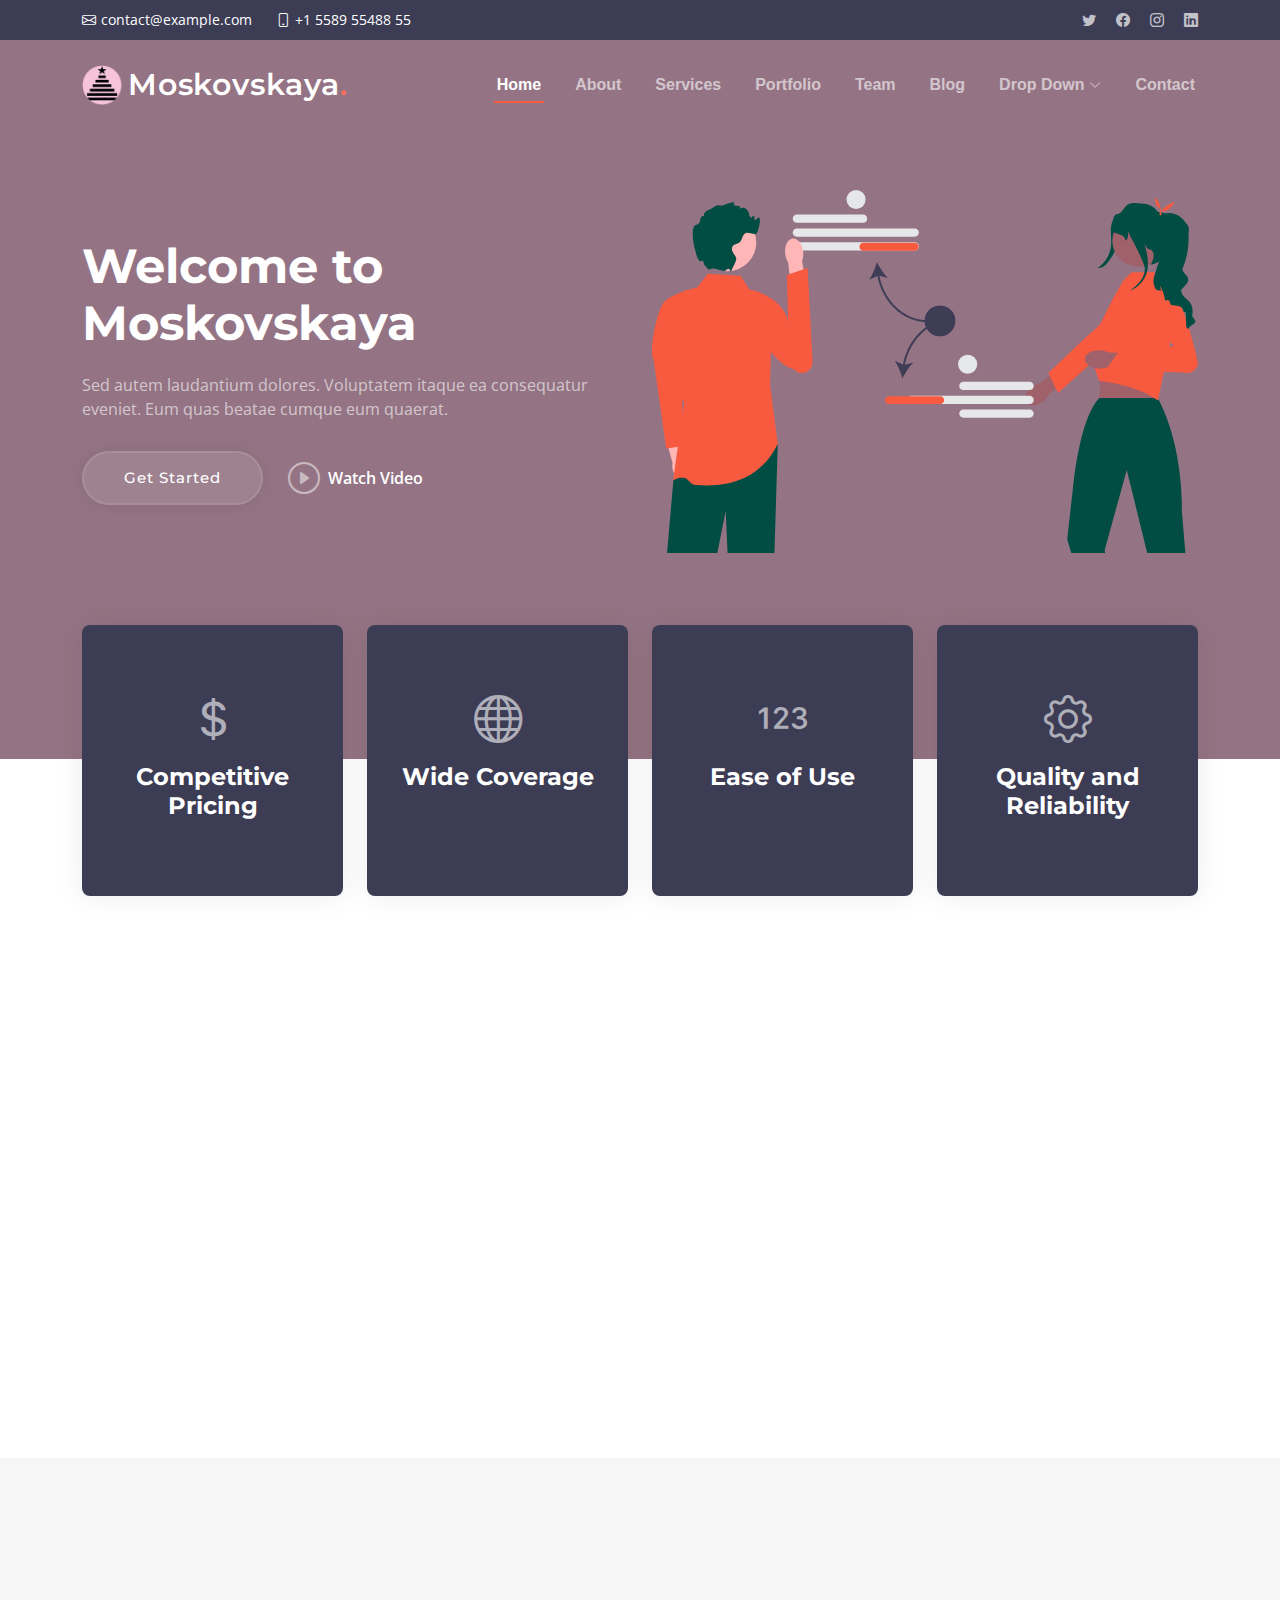
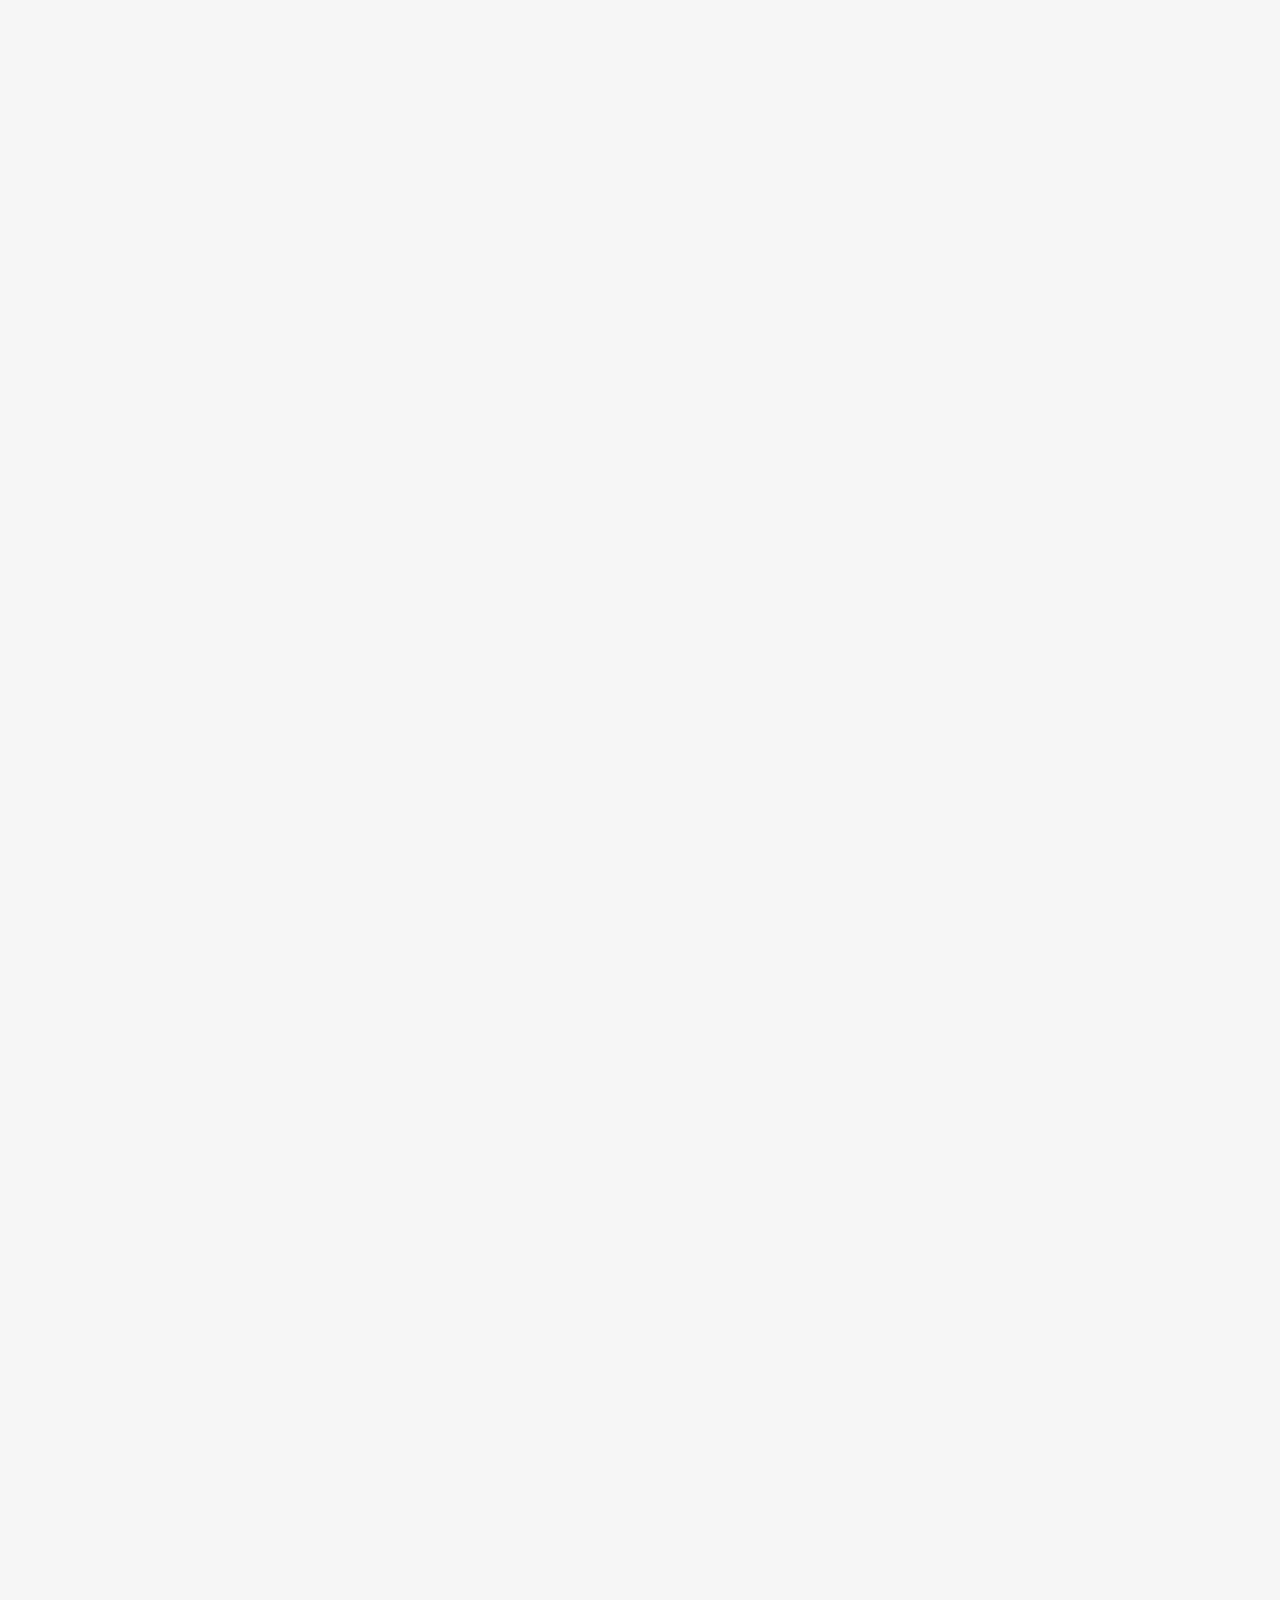
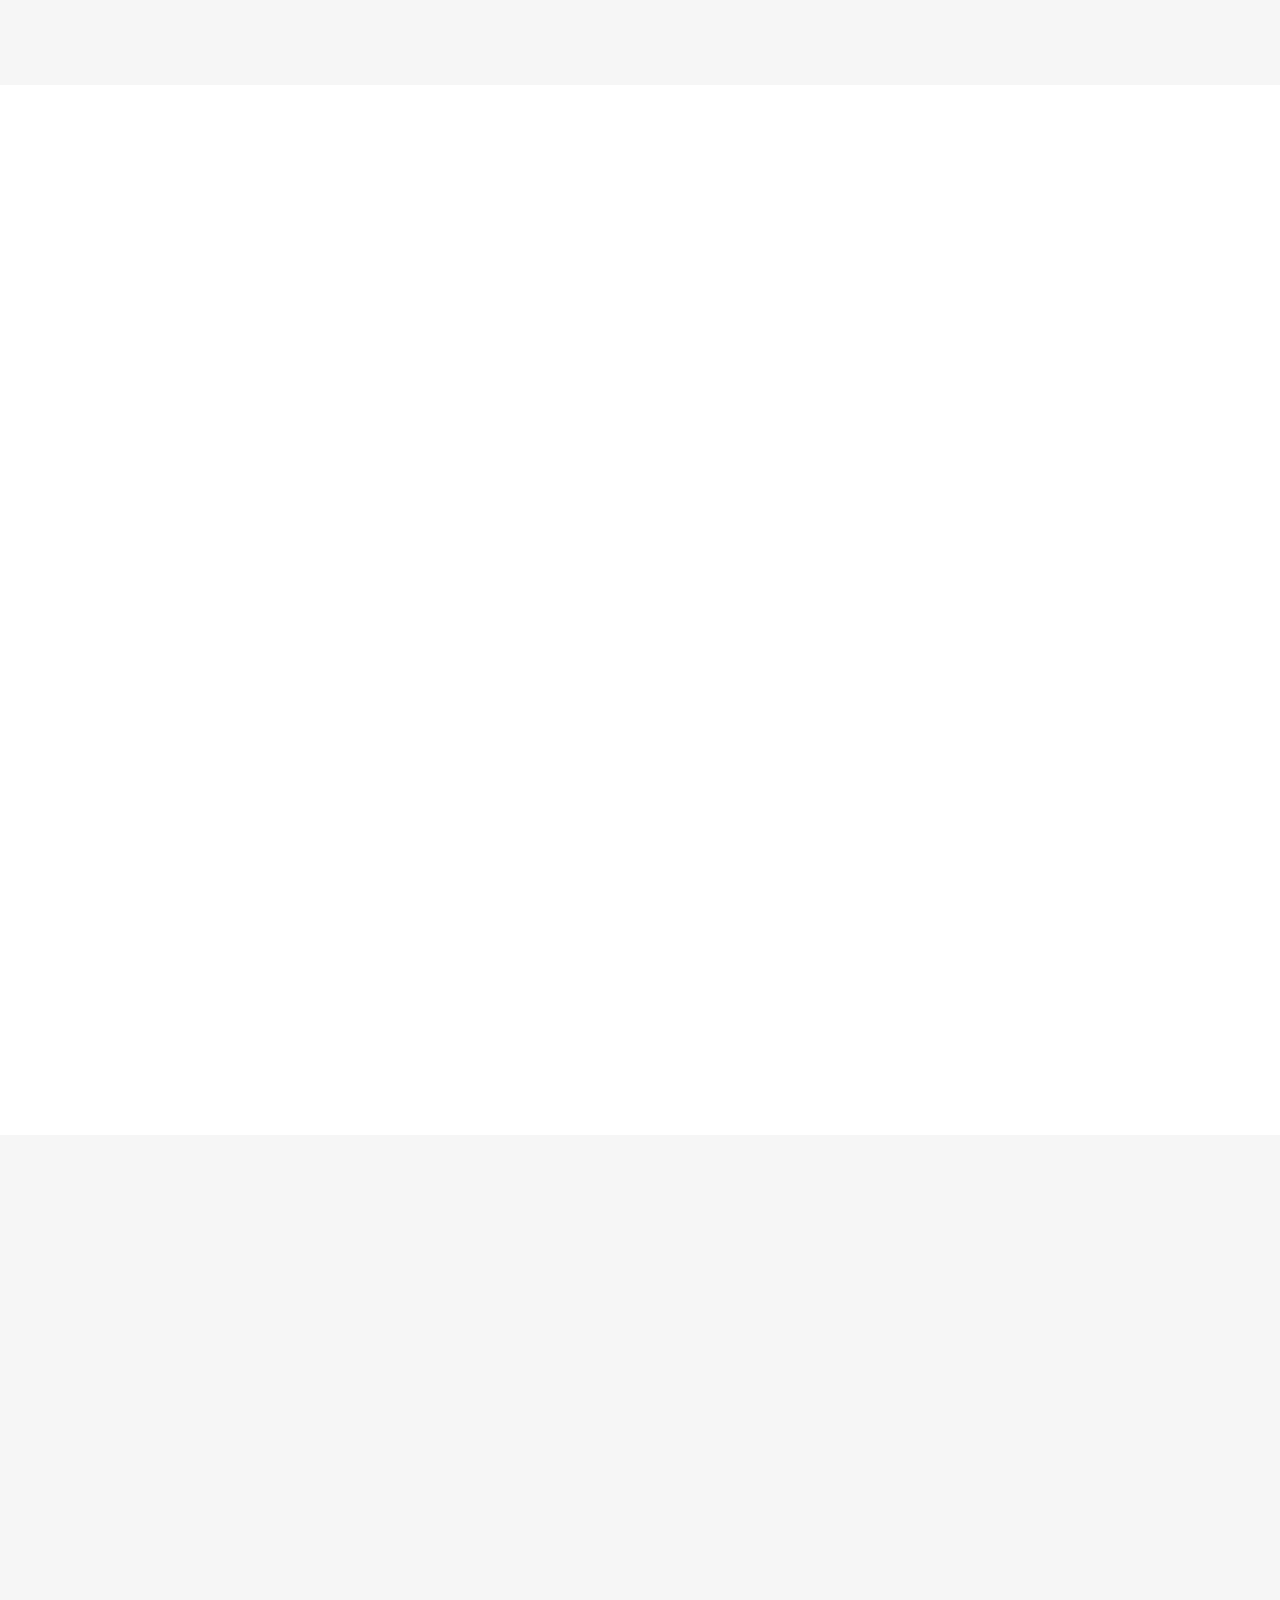
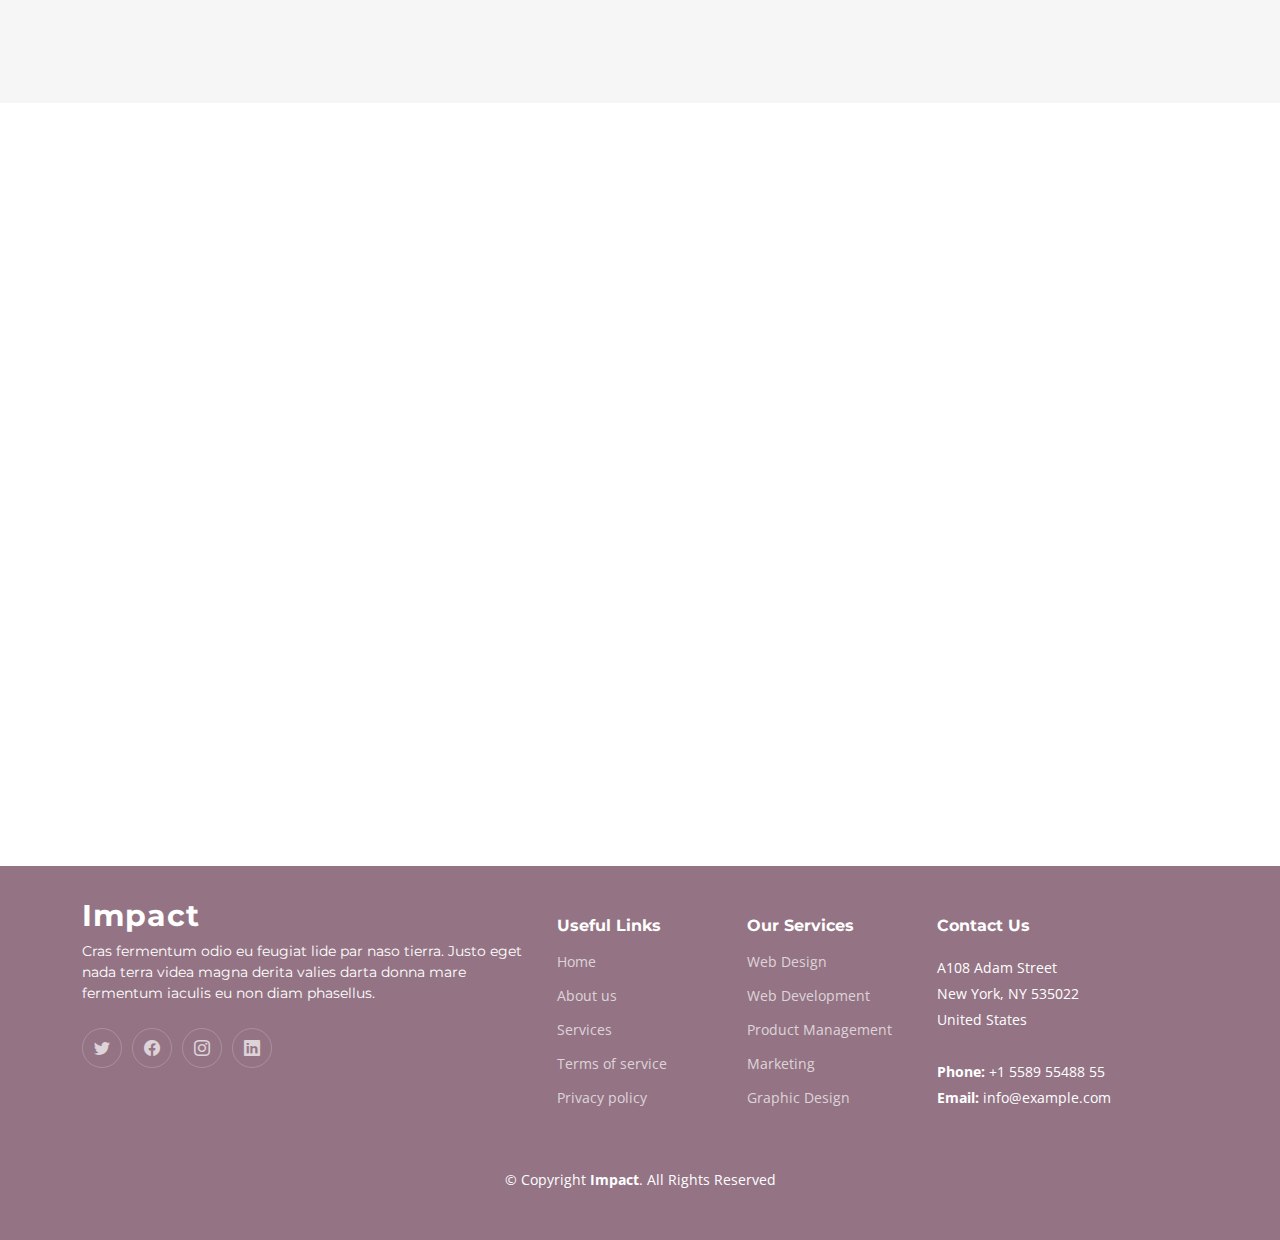
==== index.html @ 0578e07d "playing with removing boxes from hero" ====
<!DOCTYPE html>
<html lang="en">

<head>
  <meta charset="utf-8">
  <meta content="width=device-width, initial-scale=1.0" name="viewport">

  <title>Impact Bootstrap Template - Index</title>
  <meta content="" name="description">
  <meta content="" name="keywords">

  <!-- Favicons -->
  <link href="assets/img/favicon.png" rel="icon">
  <link href="assets/img/apple-touch-icon.png" rel="apple-touch-icon">

  <!-- Google Fonts -->
  <link rel="preconnect" href="https://fonts.googleapis.com">
  <link rel="preconnect" href="https://fonts.gstatic.com" crossorigin>
  <link href="https://fonts.googleapis.com/css2?family=Open+Sans:ital,wght@0,300;0,400;0,500;0,600;0,700;1,300;1,400;1,600;1,700&family=Montserrat:ital,wght@0,300;0,400;0,500;0,600;0,700;1,300;1,400;1,500;1,600;1,700&family=Raleway:ital,wght@0,300;0,400;0,500;0,600;0,700;1,300;1,400;1,500;1,600;1,700&display=swap" rel="stylesheet">

  <!-- Vendor CSS Files -->
  <link href="assets/vendor/bootstrap/css/bootstrap.min.css" rel="stylesheet">
  <link href="assets/vendor/bootstrap-icons/bootstrap-icons.css" rel="stylesheet">
  <link href="assets/vendor/aos/aos.css" rel="stylesheet">
  <link href="assets/vendor/glightbox/css/glightbox.min.css" rel="stylesheet">
  <link href="assets/vendor/swiper/swiper-bundle.min.css" rel="stylesheet">

  <!-- Template Main CSS File -->
  <link href="assets/css/main.css" rel="stylesheet">

  <!-- =======================================================
  * Template Name: Impact
  * Updated: Sep 18 2023 with Bootstrap v5.3.2
  * Template URL: https://bootstrapmade.com/impact-bootstrap-business-website-template/
  * Author: BootstrapMade.com
  * License: https://bootstrapmade.com/license/
  ======================================================== -->
</head>

<body>

  <!-- ======= Header ======= -->
  <section id="topbar" class="topbar d-flex align-items-center">
    <div class="container d-flex justify-content-center justify-content-md-between">
      <div class="contact-info d-flex align-items-center">
        <i class="bi bi-envelope d-flex align-items-center"><a href="mailto:contact@example.com">contact@example.com</a></i>
        <i class="bi bi-phone d-flex align-items-center ms-4"><span>+1 5589 55488 55</span></i>
      </div>
      <div class="social-links d-none d-md-flex align-items-center">
        <a href="#" class="twitter"><i class="bi bi-twitter"></i></a>
        <a href="#" class="facebook"><i class="bi bi-facebook"></i></a>
        <a href="#" class="instagram"><i class="bi bi-instagram"></i></a>
        <a href="#" class="linkedin"><i class="bi bi-linkedin"></i></i></a>
      </div>
    </div>
  </section><!-- End Top Bar -->

  <header id="header" class="header d-flex align-items-center">

    <div class="container-fluid container-xl d-flex align-items-center justify-content-between">
      <a href="index.html" class="logo d-flex align-items-center">
        <!-- Uncomment the line below if you also wish to use an image logo -->
        <img src="assets/img/logo.png" alt="">
        <h1>Moskovskaya<span>.</span></h1>
      </a>
      <nav id="navbar" class="navbar">
        <ul>
          <li><a href="#hero">Home</a></li>
          <li><a href="#about">About</a></li>
          <li><a href="#services">Services</a></li>
          <li><a href="#portfolio">Portfolio</a></li>
          <li><a href="#team">Team</a></li>
          <li><a href="blog.html">Blog</a></li>
          <li class="dropdown"><a href="#"><span>Drop Down</span> <i class="bi bi-chevron-down dropdown-indicator"></i></a>
            <ul>
              <li><a href="#">Drop Down 1</a></li>
              <li class="dropdown"><a href="#"><span>Deep Drop Down</span> <i class="bi bi-chevron-down dropdown-indicator"></i></a>
                <ul>
                  <li><a href="#">Deep Drop Down 1</a></li>
                  <li><a href="#">Deep Drop Down 2</a></li>
                  <li><a href="#">Deep Drop Down 3</a></li>
                  <li><a href="#">Deep Drop Down 4</a></li>
                  <li><a href="#">Deep Drop Down 5</a></li>
                </ul>
              </li>
              <li><a href="#">Drop Down 2</a></li>
              <li><a href="#">Drop Down 3</a></li>
              <li><a href="#">Drop Down 4</a></li>
            </ul>
          </li>
          <li><a href="#contact">Contact</a></li>
        </ul>
      </nav><!-- .navbar -->

      <i class="mobile-nav-toggle mobile-nav-show bi bi-list"></i>
      <i class="mobile-nav-toggle mobile-nav-hide d-none bi bi-x"></i>

    </div>
  </header><!-- End Header -->
  <!-- End Header -->

  <!-- ======= Hero Section ======= -->
  <section id="hero" class="hero">
    <div class="container position-relative">
      <div class="row gy-5" data-aos="fade-in">
        <div class="col-lg-6 order-2 order-lg-1 d-flex flex-column justify-content-center text-center text-lg-start">
          <h2>Welcome to <span>Moskovskaya</span></h2>
          <p>Sed autem laudantium dolores. Voluptatem itaque ea consequatur eveniet. Eum quas beatae cumque eum quaerat.</p>
          <div class="d-flex justify-content-center justify-content-lg-start">
            <a href="#about" class="btn-get-started">Get Started</a>
            <a href="https://www.youtube.com/watch?v=LXb3EKWsInQ" class="glightbox btn-watch-video d-flex align-items-center"><i class="bi bi-play-circle"></i><span>Watch Video</span></a>
          </div>
        </div>
        <div class="col-lg-6 order-1 order-lg-2">
          <img src="assets/img/hero-img.svg" class="img-fluid" alt="" data-aos="zoom-out" data-aos-delay="100">
        </div>
      </div>
    </div>

    <div class="icon-boxes position-relative">
      <div class="container position-relative">
        <div class="row gy-4 mt-5">

          <div class="col-xl-3 col-md-6" data-aos="fade-up" data-aos-delay="100">
            <div class="icon-box">
              <div class="icon"><i class="bi bi-currency-dollar"></i></div>
              <h4 class="title"><a href="" class="stretched-link">Competitive Pricing</a></h4>
            </div>
          </div><!--End Icon Box -->

          <div class="col-xl-3 col-md-6" data-aos="fade-up" data-aos-delay="200">
            <div class="icon-box">
              <div class="icon"><i class="bi bi-globe"></i></div>
              <h4 class="title"><a href="" class="stretched-link">Wide Coverage</a></h4>
            </div>
          </div><!--End Icon Box -->

          <div class="col-xl-3 col-md-6" data-aos="fade-up" data-aos-delay="300">
            <div class="icon-box">
              <div class="icon"><i class="bi bi-123"></i></div>
              <h4 class="title"><a href="" class="stretched-link">Ease of Use</a></h4>
            </div>
          </div><!--End Icon Box -->

          <div class="col-xl-3 col-md-6" data-aos="fade-up" data-aos-delay="500">
            <div class="icon-box">
              <div class="icon"><i class="bi bi-gear"></i>
              </div>
              <h4 class="title"><a href="" class="stretched-link">Quality and Reliability</a></h4>
            </div>
          </div><!--End Icon Box -->

        </div>
      </div>
    </div>

    </div>
  </section>
  <!-- End Hero Section -->

  <main id="main">

   

    <!-- ======= Clients Section ======= -->
    <section id="clients" class="clients">
      <div class="container" data-aos="zoom-out">

        <div class="clients-slider swiper">
          <div class="swiper-wrapper align-items-center">
            <div class="swiper-slide"><img src="assets/img/clients/client-1.png" class="img-fluid" alt=""></div>
            <div class="swiper-slide"><img src="assets/img/clients/client-2.png" class="img-fluid" alt=""></div>
            <div class="swiper-slide"><img src="assets/img/clients/client-3.png" class="img-fluid" alt=""></div>
            <div class="swiper-slide"><img src="assets/img/clients/client-4.png" class="img-fluid" alt=""></div>
            <div class="swiper-slide"><img src="assets/img/clients/client-5.png" class="img-fluid" alt=""></div>
            <div class="swiper-slide"><img src="assets/img/clients/client-6.png" class="img-fluid" alt=""></div>
            <div class="swiper-slide"><img src="assets/img/clients/client-7.png" class="img-fluid" alt=""></div>
            <div class="swiper-slide"><img src="assets/img/clients/client-8.png" class="img-fluid" alt=""></div>
          </div>
        </div>

      </div>
    </section><!-- End Clients Section -->

    <!-- ======= Stats Counter Section ======= -->
    <section id="stats-counter" class="stats-counter">
      <div class="container" data-aos="fade-up">

        <div class="row gy-4 align-items-center">

          <div class="col-lg-6">
            <img src="assets/img/stats-img.svg" alt="" class="img-fluid">
          </div>

          <div class="col-lg-6">

            <div class="stats-item d-flex align-items-center">
              <span data-purecounter-start="0" data-purecounter-end="25" data-purecounter-duration="1" class="purecounter"></span>
              <p><strong>Years</strong> on the market</p>
            </div><!-- End Stats Item -->

            <div class="stats-item d-flex align-items-center">
              <span data-purecounter-start="0" data-purecounter-end="100" data-purecounter-duration="1" class="purecounter"></span>
              <p><strong>Countries to call</strong> and more</p>
            </div><!-- End Stats Item -->

            <div class="stats-item d-flex align-items-center">
              <span data-purecounter-start="0" data-purecounter-end="453" data-purecounter-duration="1" class="purecounter"></span>
              <p><strong>Hours Of Support</strong> aut commodi quaerat</p>
            </div><!-- End Stats Item -->

          </div>

        </div>

      </div>
    </section><!-- End Stats Counter Section -->

   <!-- ======= Pricing Section ======= -->
   <section id="pricing" class="pricing sections-bg">
    <div class="container" data-aos="fade-up">

      <div class="section-header">
        <h2>Pricing</h2>
        <p>Aperiam dolorum et et wuia molestias qui eveniet numquam nihil porro incidunt dolores placeat sunt id nobis omnis tiledo stran delop</p>
      </div>

      <div class="row g-4 py-lg-5" data-aos="zoom-out" data-aos-delay="100">

        <div class="col-lg-4">
          <div class="pricing-item">
            <h3>Free Plan</h3>
            <div class="icon">
              <i class="bi bi-box"></i>
            </div>
            <h4><sup>$</sup>0<span> / month</span></h4>
            <ul>
              <li><i class="bi bi-check"></i> Quam adipiscing vitae proin</li>
              <li><i class="bi bi-check"></i> Nec feugiat nisl pretium</li>
              <li><i class="bi bi-check"></i> Nulla at volutpat diam uteera</li>
              <li class="na"><i class="bi bi-x"></i> <span>Pharetra massa massa ultricies</span></li>
              <li class="na"><i class="bi bi-x"></i> <span>Massa ultricies mi quis hendrerit</span></li>
            </ul>
            <div class="text-center"><a href="#" class="buy-btn">Buy Now</a></div>
          </div>
        </div><!-- End Pricing Item -->

        <div class="col-lg-4">
          <div class="pricing-item featured">
            <h3>Business Plan</h3>
            <div class="icon">
              <i class="bi bi-airplane"></i>
            </div>

            <h4><sup>$</sup>29<span> / month</span></h4>
            <ul>
              <li><i class="bi bi-check"></i> Quam adipiscing vitae proin</li>
              <li><i class="bi bi-check"></i> Nec feugiat nisl pretium</li>
              <li><i class="bi bi-check"></i> Nulla at volutpat diam uteera</li>
              <li><i class="bi bi-check"></i> Pharetra massa massa ultricies</li>
              <li><i class="bi bi-check"></i> Massa ultricies mi quis hendrerit</li>
            </ul>
            <div class="text-center"><a href="#" class="buy-btn">Buy Now</a></div>
          </div>
        </div><!-- End Pricing Item -->

        <div class="col-lg-4">
          <div class="pricing-item">
            <h3>Developer Plan</h3>
            <div class="icon">
              <i class="bi bi-send"></i>
            </div>
            <h4><sup>$</sup>49<span> / month</span></h4>
            <ul>
              <li><i class="bi bi-check"></i> Quam adipiscing vitae proin</li>
              <li><i class="bi bi-check"></i> Nec feugiat nisl pretium</li>
              <li><i class="bi bi-check"></i> Nulla at volutpat diam uteera</li>
              <li><i class="bi bi-check"></i> Pharetra massa massa ultricies</li>
              <li><i class="bi bi-check"></i> Massa ultricies mi quis hendrerit</li>
            </ul>
            <div class="text-center"><a href="#" class="buy-btn">Buy Now</a></div>
          </div>
        </div><!-- End Pricing Item -->

      </div>
<br>
      <div class="row g-4 py-lg-5" data-aos="zoom-out" data-aos-delay="100">

        <div class="col-lg-4">
          <div class="pricing-item">
            <h3>Free Plan</h3>
            <div class="icon">
              <i class="bi bi-box"></i>
            </div>
            <h4><sup>$</sup>0<span> / month</span></h4>
            <ul>
              <li><i class="bi bi-check"></i> Quam adipiscing vitae proin</li>
              <li><i class="bi bi-check"></i> Nec feugiat nisl pretium</li>
              <li><i class="bi bi-check"></i> Nulla at volutpat diam uteera</li>
              <li class="na"><i class="bi bi-x"></i> <span>Pharetra massa massa ultricies</span></li>
              <li class="na"><i class="bi bi-x"></i> <span>Massa ultricies mi quis hendrerit</span></li>
            </ul>
            <div class="text-center"><a href="#" class="buy-btn">Buy Now</a></div>
          </div>
        </div><!-- End Pricing Item -->

        <div class="col-lg-4">
          <div class="pricing-item">
            <h3>Free Plan</h3>
            <div class="icon">
              <i class="bi bi-box"></i>
            </div>
            <h4><sup>$</sup>0<span> / month</span></h4>
            <ul>
              <li><i class="bi bi-check"></i> Quam adipiscing vitae proin</li>
              <li><i class="bi bi-check"></i> Nec feugiat nisl pretium</li>
              <li><i class="bi bi-check"></i> Nulla at volutpat diam uteera</li>
              <li class="na"><i class="bi bi-x"></i> <span>Pharetra massa massa ultricies</span></li>
              <li class="na"><i class="bi bi-x"></i> <span>Massa ultricies mi quis hendrerit</span></li>
            </ul>
            <div class="text-center"><a href="#" class="buy-btn">Buy Now</a></div>
          </div>
        </div><!-- End Pricing Item -->

        <div class="col-lg-4">
          <div class="pricing-item">
            <h3>Developer Plan</h3>
            <div class="icon">
              <i class="bi bi-send"></i>
            </div>
            <h4><sup>$</sup>49<span> / month</span></h4>
            <ul>
              <li><i class="bi bi-check"></i> Quam adipiscing vitae proin</li>
              <li><i class="bi bi-check"></i> Nec feugiat nisl pretium</li>
              <li><i class="bi bi-check"></i> Nulla at volutpat diam uteera</li>
              <li><i class="bi bi-check"></i> Pharetra massa massa ultricies</li>
              <li><i class="bi bi-check"></i> Massa ultricies mi quis hendrerit</li>
            </ul>
            <div class="text-center"><a href="#" class="buy-btn">Buy Now</a></div>
          </div>
        </div><!-- End Pricing Item -->

      </div>

    </div>
  </section><!-- End Pricing Section -->

    <!-- ======= Our Services Section ======= -->
    <section id="services" class="services ">
      <div class="container" data-aos="fade-up">

        <div class="section-header">
          <h2>Our Services</h2>
          <p>Aperiam dolorum et et wuia molestias qui eveniet numquam nihil porro incidunt dolores placeat sunt id nobis omnis tiledo stran delop</p>
        </div>

        <div class="row gy-4" data-aos="fade-up" data-aos-delay="100">

          <div class="col-lg-4 col-md-6">
            <div class="service-item  position-relative">
              <div class="icon">
                <i class="bi bi-activity"></i>
              </div>
              <h3>Nesciunt Mete</h3>
              <p>Provident nihil minus qui consequatur non omnis maiores. Eos accusantium minus dolores iure perferendis tempore et consequatur.</p>
              <a href="#" class="readmore stretched-link">Read more <i class="bi bi-arrow-right"></i></a>
            </div>
          </div><!-- End Service Item -->

          <div class="col-lg-4 col-md-6">
            <div class="service-item position-relative">
              <div class="icon">
                <i class="bi bi-broadcast"></i>
              </div>
              <h3>Eosle Commodi</h3>
              <p>Ut autem aut autem non a. Sint sint sit facilis nam iusto sint. Libero corrupti neque eum hic non ut nesciunt dolorem.</p>
              <a href="#" class="readmore stretched-link">Read more <i class="bi bi-arrow-right"></i></a>
            </div>
          </div><!-- End Service Item -->

          <div class="col-lg-4 col-md-6">
            <div class="service-item position-relative">
              <div class="icon">
                <i class="bi bi-easel"></i>
              </div>
              <h3>Ledo Markt</h3>
              <p>Ut excepturi voluptatem nisi sed. Quidem fuga consequatur. Minus ea aut. Vel qui id voluptas adipisci eos earum corrupti.</p>
              <a href="#" class="readmore stretched-link">Read more <i class="bi bi-arrow-right"></i></a>
            </div>
          </div><!-- End Service Item -->

          <div class="col-lg-4 col-md-6">
            <div class="service-item position-relative">
              <div class="icon">
                <i class="bi bi-bounding-box-circles"></i>
              </div>
              <h3>Asperiores Commodit</h3>
              <p>Non et temporibus minus omnis sed dolor esse consequatur. Cupiditate sed error ea fuga sit provident adipisci neque.</p>
              <a href="#" class="readmore stretched-link">Read more <i class="bi bi-arrow-right"></i></a>
            </div>
          </div><!-- End Service Item -->

          <div class="col-lg-4 col-md-6">
            <div class="service-item position-relative">
              <div class="icon">
                <i class="bi bi-calendar4-week"></i>
              </div>
              <h3>Velit Doloremque</h3>
              <p>Cumque et suscipit saepe. Est maiores autem enim facilis ut aut ipsam corporis aut. Sed animi at autem alias eius labore.</p>
              <a href="#" class="readmore stretched-link">Read more <i class="bi bi-arrow-right"></i></a>
            </div>
          </div><!-- End Service Item -->

          <div class="col-lg-4 col-md-6">
            <div class="service-item position-relative">
              <div class="icon">
                <i class="bi bi-chat-square-text"></i>
              </div>
              <h3>Dolori Architecto</h3>
              <p>Hic molestias ea quibusdam eos. Fugiat enim doloremque aut neque non et debitis iure. Corrupti recusandae ducimus enim.</p>
              <a href="#" class="readmore stretched-link">Read more <i class="bi bi-arrow-right"></i></a>
            </div>
          </div><!-- End Service Item -->

        </div>

      </div>
    </section><!-- End Our Services Section -->

    

  

    

    <!-- ======= Frequently Asked Questions Section ======= -->
    <section id="faq" class="faq sections-bg">
      <div class="container" data-aos="fade-up">

        <div class="row gy-4">

          <div class="col-lg-4">
            <div class="content px-xl-5">
              <h3>Frequently Asked <strong>Questions</strong></h3>
              <p>
                Lorem ipsum dolor sit amet, consectetur adipiscing elit, sed do eiusmod tempor incididunt ut labore et dolore magna aliqua. Duis aute irure dolor in reprehenderit
              </p>
            </div>
          </div>

          <div class="col-lg-8">

            <div class="accordion accordion-flush" id="faqlist" data-aos="fade-up" data-aos-delay="100">

              <div class="accordion-item">
                <h3 class="accordion-header">
                  <button class="accordion-button collapsed" type="button" data-bs-toggle="collapse" data-bs-target="#faq-content-1">
                    <span class="num">1.</span>
                    Non consectetur a erat nam at lectus urna duis?
                  </button>
                </h3>
                <div id="faq-content-1" class="accordion-collapse collapse" data-bs-parent="#faqlist">
                  <div class="accordion-body">
                    Feugiat pretium nibh ipsum consequat. Tempus iaculis urna id volutpat lacus laoreet non curabitur gravida. Venenatis lectus magna fringilla urna porttitor rhoncus dolor purus non.
                  </div>
                </div>
              </div><!-- # Faq item-->

              <div class="accordion-item">
                <h3 class="accordion-header">
                  <button class="accordion-button collapsed" type="button" data-bs-toggle="collapse" data-bs-target="#faq-content-2">
                    <span class="num">2.</span>
                    Feugiat scelerisque varius morbi enim nunc faucibus a pellentesque?
                  </button>
                </h3>
                <div id="faq-content-2" class="accordion-collapse collapse" data-bs-parent="#faqlist">
                  <div class="accordion-body">
                    Dolor sit amet consectetur adipiscing elit pellentesque habitant morbi. Id interdum velit laoreet id donec ultrices. Fringilla phasellus faucibus scelerisque eleifend donec pretium. Est pellentesque elit ullamcorper dignissim. Mauris ultrices eros in cursus turpis massa tincidunt dui.
                  </div>
                </div>
              </div><!-- # Faq item-->

              <div class="accordion-item">
                <h3 class="accordion-header">
                  <button class="accordion-button collapsed" type="button" data-bs-toggle="collapse" data-bs-target="#faq-content-3">
                    <span class="num">3.</span>
                    Dolor sit amet consectetur adipiscing elit pellentesque habitant morbi?
                  </button>
                </h3>
                <div id="faq-content-3" class="accordion-collapse collapse" data-bs-parent="#faqlist">
                  <div class="accordion-body">
                    Eleifend mi in nulla posuere sollicitudin aliquam ultrices sagittis orci. Faucibus pulvinar elementum integer enim. Sem nulla pharetra diam sit amet nisl suscipit. Rutrum tellus pellentesque eu tincidunt. Lectus urna duis convallis convallis tellus. Urna molestie at elementum eu facilisis sed odio morbi quis
                  </div>
                </div>
              </div><!-- # Faq item-->

              <div class="accordion-item">
                <h3 class="accordion-header">
                  <button class="accordion-button collapsed" type="button" data-bs-toggle="collapse" data-bs-target="#faq-content-4">
                    <span class="num">4.</span>
                    Ac odio tempor orci dapibus. Aliquam eleifend mi in nulla?
                  </button>
                </h3>
                <div id="faq-content-4" class="accordion-collapse collapse" data-bs-parent="#faqlist">
                  <div class="accordion-body">
                    Dolor sit amet consectetur adipiscing elit pellentesque habitant morbi. Id interdum velit laoreet id donec ultrices. Fringilla phasellus faucibus scelerisque eleifend donec pretium. Est pellentesque elit ullamcorper dignissim. Mauris ultrices eros in cursus turpis massa tincidunt dui.
                  </div>
                </div>
              </div><!-- # Faq item-->

              <div class="accordion-item">
                <h3 class="accordion-header">
                  <button class="accordion-button collapsed" type="button" data-bs-toggle="collapse" data-bs-target="#faq-content-5">
                    <span class="num">5.</span>
                    Tempus quam pellentesque nec nam aliquam sem et tortor consequat?
                  </button>
                </h3>
                <div id="faq-content-5" class="accordion-collapse collapse" data-bs-parent="#faqlist">
                  <div class="accordion-body">
                    Molestie a iaculis at erat pellentesque adipiscing commodo. Dignissim suspendisse in est ante in. Nunc vel risus commodo viverra maecenas accumsan. Sit amet nisl suscipit adipiscing bibendum est. Purus gravida quis blandit turpis cursus in
                  </div>
                </div>
              </div><!-- # Faq item-->

            </div>

          </div>
        </div>

      </div>
    </section><!-- End Frequently Asked Questions Section -->

    
    <!-- ======= Contact Section ======= -->
    <section id="contact" class="contact sections">
      <div class="container" data-aos="fade-up">

        <div class="section-header">
          <h2>Contact</h2>
          <p>Nulla dolorum nulla nesciunt rerum facere sed ut inventore quam porro nihil id ratione ea sunt quis dolorem dolore earum</p>
        </div>

        <div class="row gx-lg-0 gy-4">

          <div class="col-lg-4">

            <div class="info-container d-flex flex-column align-items-center justify-content-center">
              <div class="info-item d-flex">
                <i class="bi bi-geo-alt flex-shrink-0"></i>
                <div>
                  <h4>Location:</h4>
                  <p>A108 Adam Street, New York, NY 535022</p>
                </div>
              </div><!-- End Info Item -->

              <div class="info-item d-flex">
                <i class="bi bi-envelope flex-shrink-0"></i>
                <div>
                  <h4>Email:</h4>
                  <p>info@example.com</p>
                </div>
              </div><!-- End Info Item -->

              <div class="info-item d-flex">
                <i class="bi bi-phone flex-shrink-0"></i>
                <div>
                  <h4>Call:</h4>
                  <p>+1 5589 55488 55</p>
                </div>
              </div><!-- End Info Item -->

              <div class="info-item d-flex">
                <i class="bi bi-clock flex-shrink-0"></i>
                <div>
                  <h4>Open Hours:</h4>
                  <p>Mon-Sat: 11AM - 23PM</p>
                </div>
              </div><!-- End Info Item -->
            </div>

          </div>

          <div class="col-lg-8">
            <form action="forms/contact.php" method="post" role="form" class="php-email-form">
              <div class="row">
                <div class="col-md-6 form-group">
                  <input type="text" name="name" class="form-control" id="name" placeholder="Your Name" required>
                </div>
                <div class="col-md-6 form-group mt-3 mt-md-0">
                  <input type="email" class="form-control" name="email" id="email" placeholder="Your Email" required>
                </div>
              </div>
              <div class="form-group mt-3">
                <input type="text" class="form-control" name="subject" id="subject" placeholder="Subject" required>
              </div>
              <div class="form-group mt-3">
                <textarea class="form-control" name="message" rows="7" placeholder="Message" required></textarea>
              </div>
              <div class="my-3">
                <div class="loading">Loading</div>
                <div class="error-message"></div>
                <div class="sent-message">Your message has been sent. Thank you!</div>
              </div>
              <div class="text-center"><button type="submit">Send Message</button></div>
            </form>
          </div><!-- End Contact Form -->

        </div>

      </div>
    </section><!-- End Contact Section -->

  </main><!-- End #main -->

  <!-- ======= Footer ======= -->
  <footer id="footer" class="footer">

    <div class="container">
      <div class="row gy-4">
        <div class="col-lg-5 col-md-12 footer-info">
          <a href="index.html" class="logo d-flex align-items-center">
            <span>Impact</span>
          </a>
          <p>Cras fermentum odio eu feugiat lide par naso tierra. Justo eget nada terra videa magna derita valies darta donna mare fermentum iaculis eu non diam phasellus.</p>
          <div class="social-links d-flex mt-4">
            <a href="#" class="twitter"><i class="bi bi-twitter"></i></a>
            <a href="#" class="facebook"><i class="bi bi-facebook"></i></a>
            <a href="#" class="instagram"><i class="bi bi-instagram"></i></a>
            <a href="#" class="linkedin"><i class="bi bi-linkedin"></i></a>
          </div>
        </div>

        <div class="col-lg-2 col-6 footer-links">
          <h4>Useful Links</h4>
          <ul>
            <li><a href="#">Home</a></li>
            <li><a href="#">About us</a></li>
            <li><a href="#">Services</a></li>
            <li><a href="#">Terms of service</a></li>
            <li><a href="#">Privacy policy</a></li>
          </ul>
        </div>

        <div class="col-lg-2 col-6 footer-links">
          <h4>Our Services</h4>
          <ul>
            <li><a href="#">Web Design</a></li>
            <li><a href="#">Web Development</a></li>
            <li><a href="#">Product Management</a></li>
            <li><a href="#">Marketing</a></li>
            <li><a href="#">Graphic Design</a></li>
          </ul>
        </div>

        <div class="col-lg-3 col-md-12 footer-contact text-center text-md-start">
          <h4>Contact Us</h4>
          <p>
            A108 Adam Street <br>
            New York, NY 535022<br>
            United States <br><br>
            <strong>Phone:</strong> +1 5589 55488 55<br>
            <strong>Email:</strong> info@example.com<br>
          </p>

        </div>

      </div>
    </div>

    <div class="container mt-4">
      <div class="copyright">
        &copy; Copyright <strong><span>Impact</span></strong>. All Rights Reserved
      </div>
      
    </div>

  </footer><!-- End Footer -->
  <!-- End Footer -->

  <a href="#" class="scroll-top d-flex align-items-center justify-content-center"><i class="bi bi-arrow-up-short"></i></a>

  <div id="preloader"></div>

  <!-- Vendor JS Files -->
  <script src="assets/vendor/bootstrap/js/bootstrap.bundle.min.js"></script>
  <script src="assets/vendor/aos/aos.js"></script>
  <script src="assets/vendor/glightbox/js/glightbox.min.js"></script>
  <script src="assets/vendor/purecounter/purecounter_vanilla.js"></script>
  <script src="assets/vendor/swiper/swiper-bundle.min.js"></script>
  <script src="assets/vendor/isotope-layout/isotope.pkgd.min.js"></script>
  <script src="assets/vendor/php-email-form/validate.js"></script>

  <!-- Template Main JS File -->
  <script src="assets/js/main.js"></script>

</body>

</html>
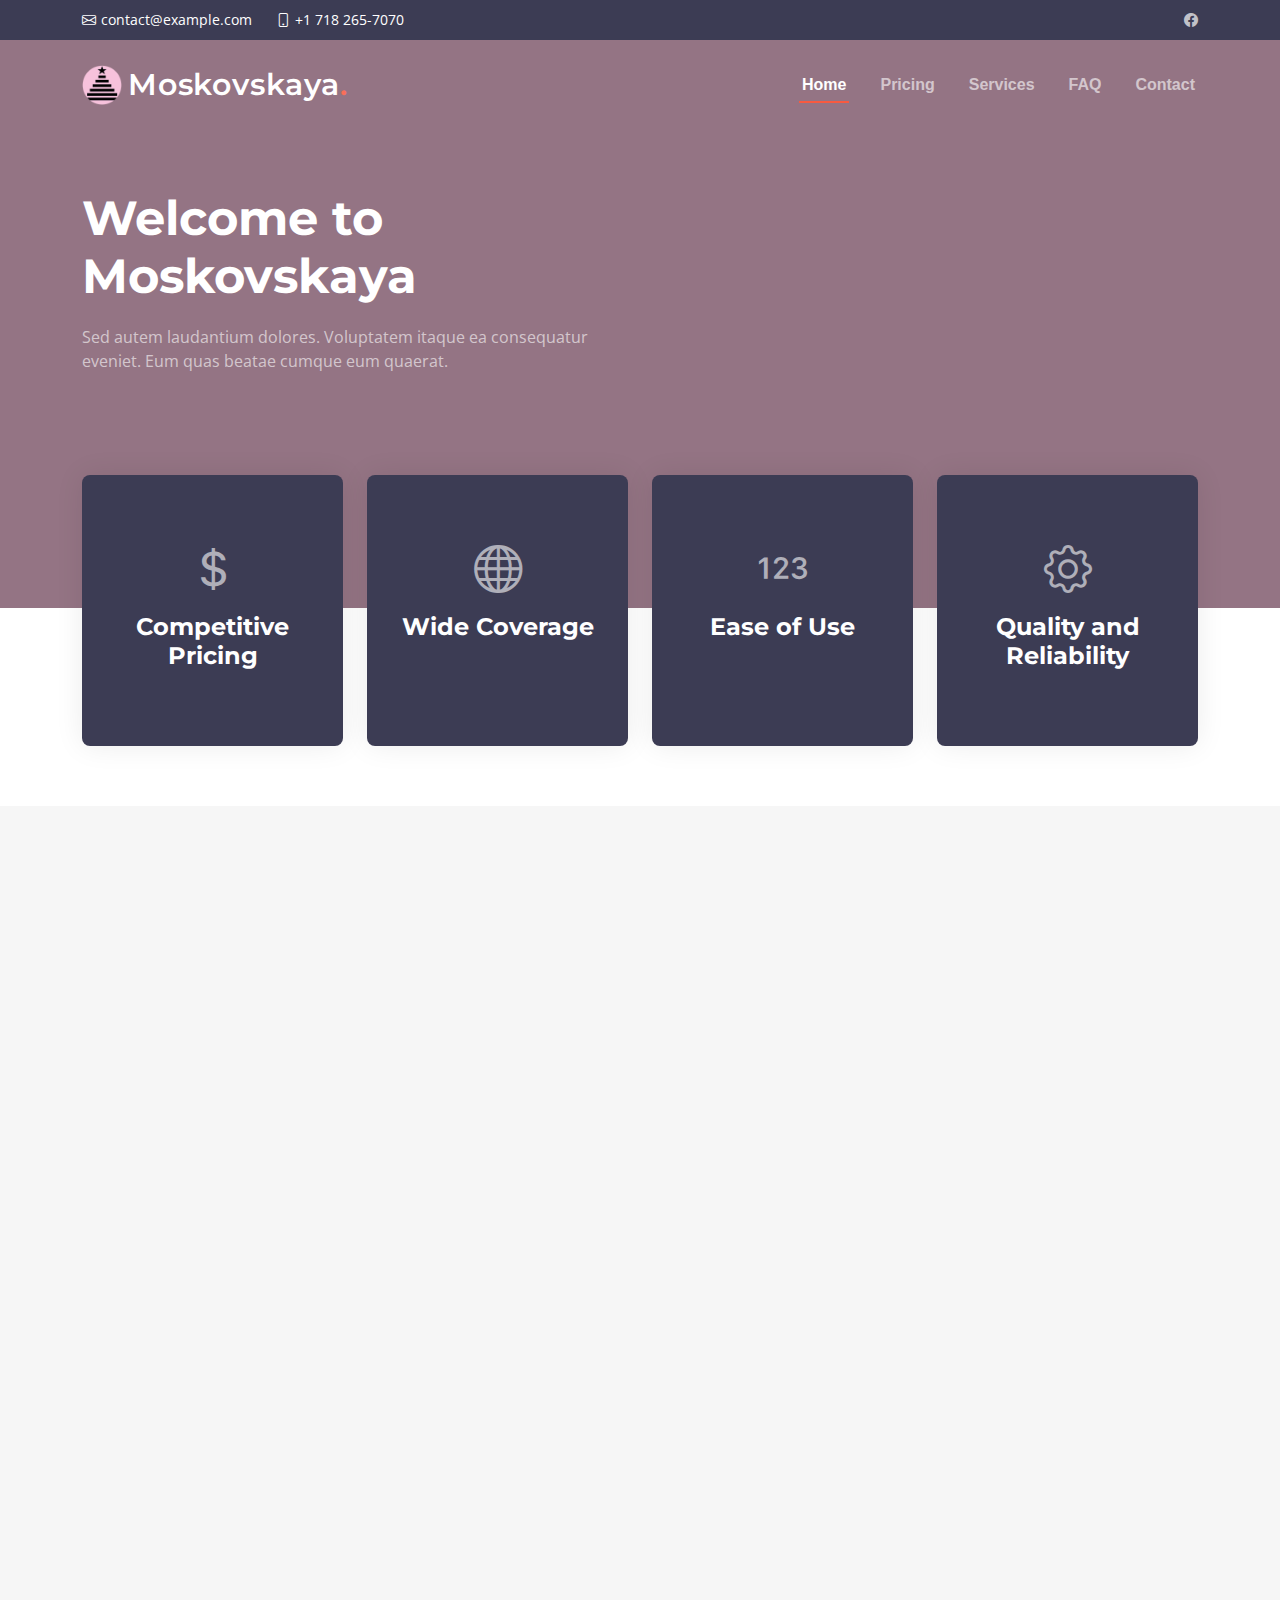
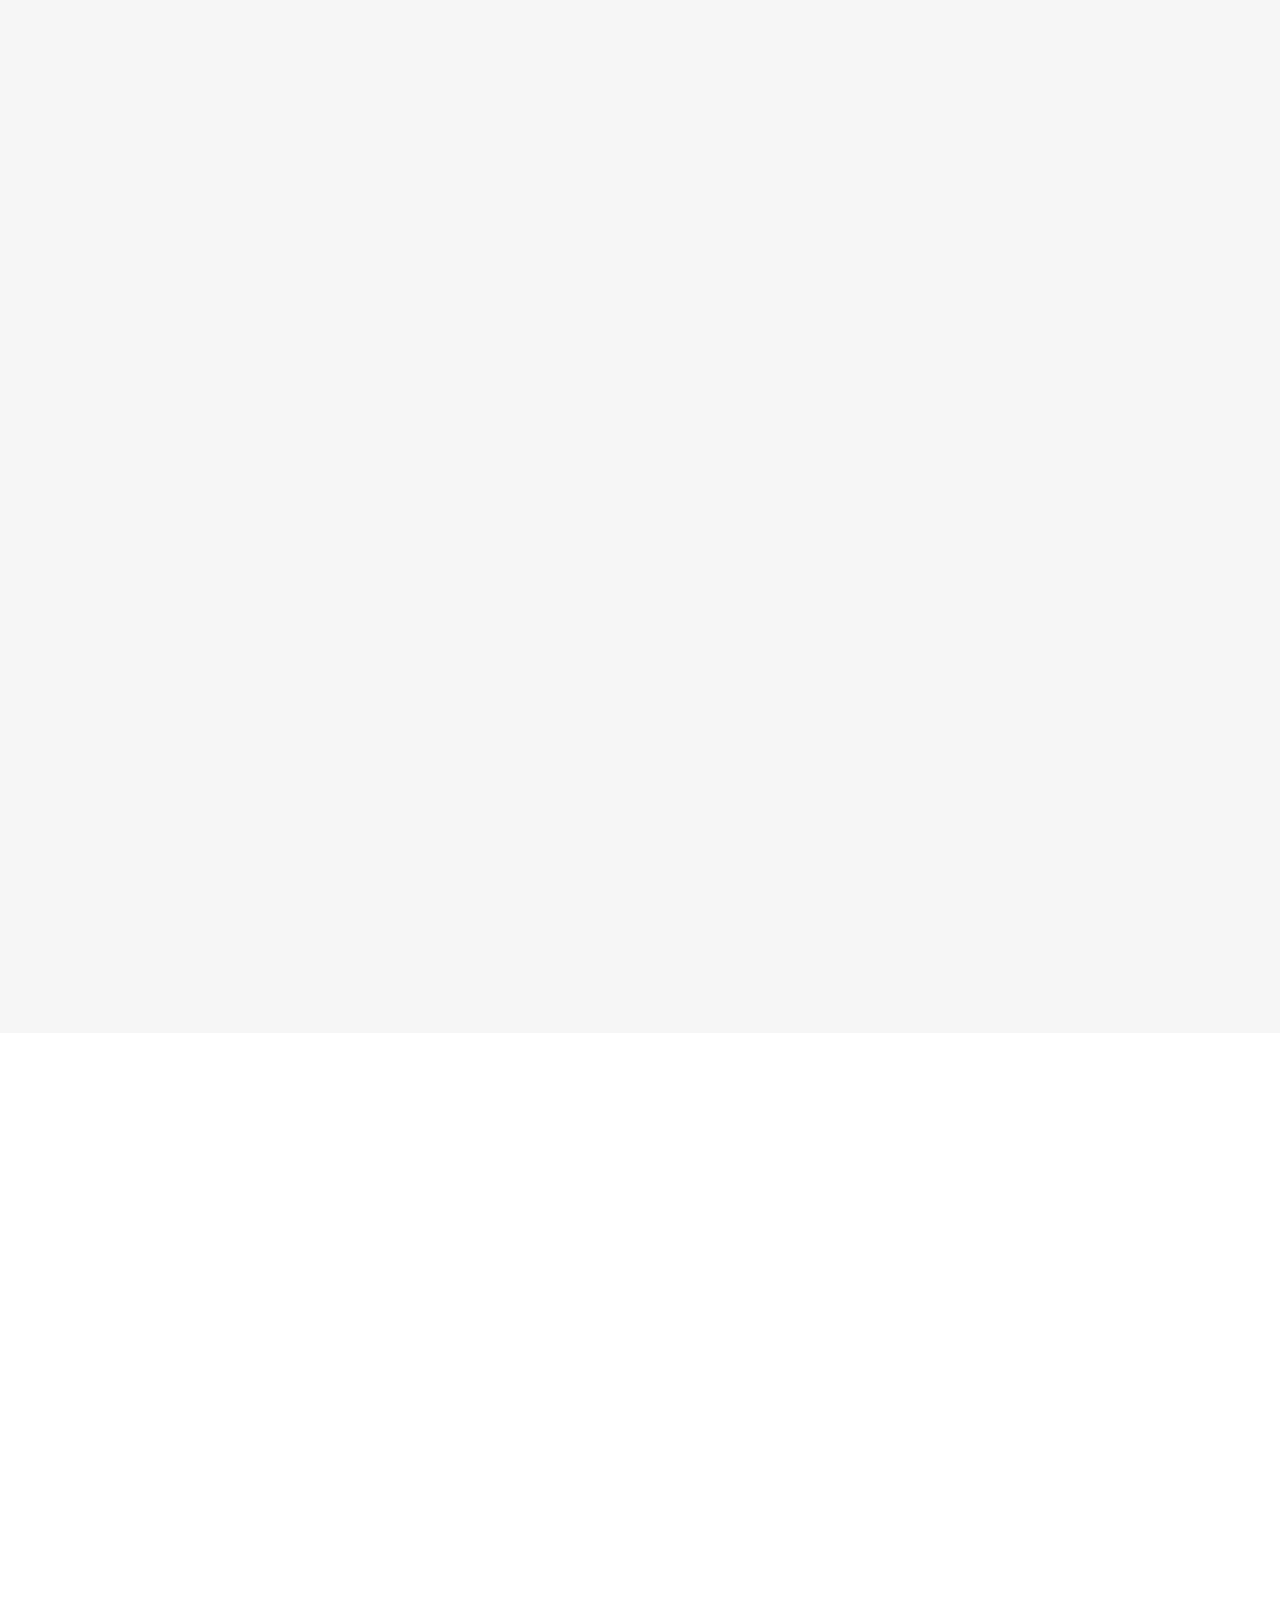
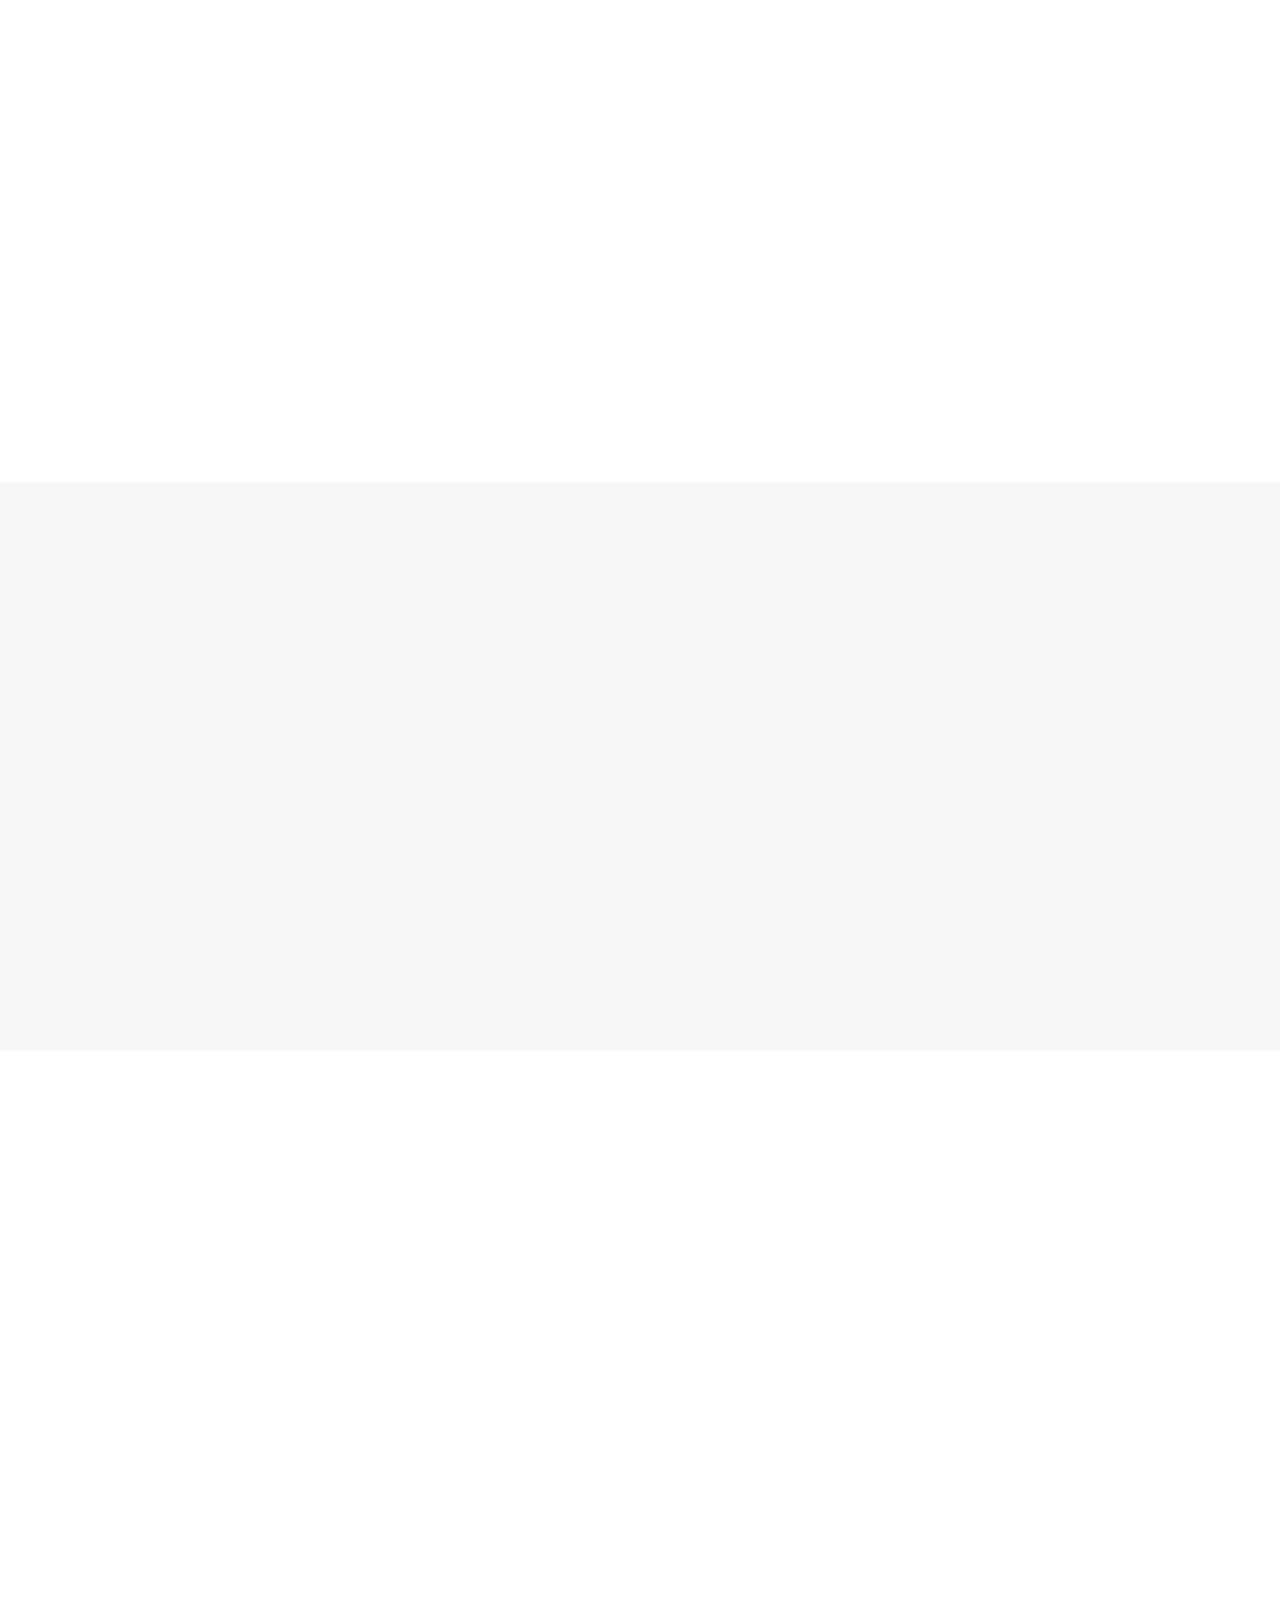
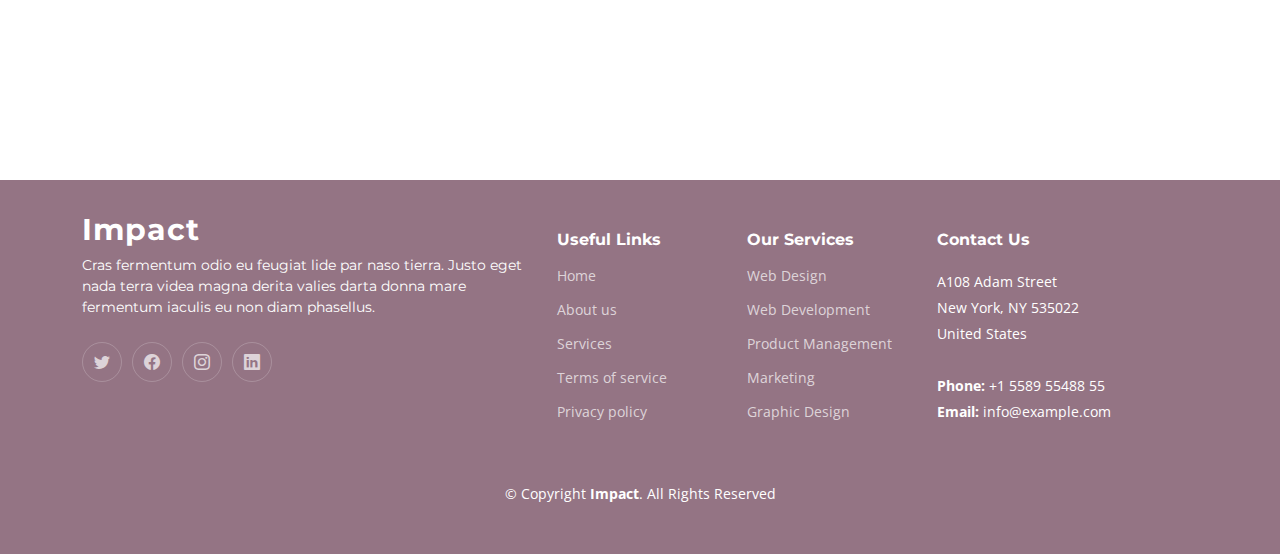
==== commit 22a17db5: "image done" ====
--- a/index.html
+++ b/index.html
@@ -5,7 +5,7 @@
   <meta charset="utf-8">
   <meta content="width=device-width, initial-scale=1.0" name="viewport">
 
-  <title>Impact Bootstrap Template - Index</title>
+  <title>Moskovskaya - Index</title>
   <meta content="" name="description">
   <meta content="" name="keywords">
 
@@ -44,13 +44,10 @@
     <div class="container d-flex justify-content-center justify-content-md-between">
       <div class="contact-info d-flex align-items-center">
         <i class="bi bi-envelope d-flex align-items-center"><a href="mailto:contact@example.com">contact@example.com</a></i>
-        <i class="bi bi-phone d-flex align-items-center ms-4"><span>+1 5589 55488 55</span></i>
+        <i class="bi bi-phone d-flex align-items-center ms-4"><span>+1 718 265-7070</span></i>
       </div>
       <div class="social-links d-none d-md-flex align-items-center">
-        <a href="#" class="twitter"><i class="bi bi-twitter"></i></a>
         <a href="#" class="facebook"><i class="bi bi-facebook"></i></a>
-        <a href="#" class="instagram"><i class="bi bi-instagram"></i></a>
-        <a href="#" class="linkedin"><i class="bi bi-linkedin"></i></i></a>
       </div>
     </div>
   </section><!-- End Top Bar -->
@@ -66,28 +63,9 @@
       <nav id="navbar" class="navbar">
         <ul>
           <li><a href="#hero">Home</a></li>
-          <li><a href="#about">About</a></li>
+          <li><a href="#pricing">Pricing</a></li>
           <li><a href="#services">Services</a></li>
-          <li><a href="#portfolio">Portfolio</a></li>
-          <li><a href="#team">Team</a></li>
-          <li><a href="blog.html">Blog</a></li>
-          <li class="dropdown"><a href="#"><span>Drop Down</span> <i class="bi bi-chevron-down dropdown-indicator"></i></a>
-            <ul>
-              <li><a href="#">Drop Down 1</a></li>
-              <li class="dropdown"><a href="#"><span>Deep Drop Down</span> <i class="bi bi-chevron-down dropdown-indicator"></i></a>
-                <ul>
-                  <li><a href="#">Deep Drop Down 1</a></li>
-                  <li><a href="#">Deep Drop Down 2</a></li>
-                  <li><a href="#">Deep Drop Down 3</a></li>
-                  <li><a href="#">Deep Drop Down 4</a></li>
-                  <li><a href="#">Deep Drop Down 5</a></li>
-                </ul>
-              </li>
-              <li><a href="#">Drop Down 2</a></li>
-              <li><a href="#">Drop Down 3</a></li>
-              <li><a href="#">Drop Down 4</a></li>
-            </ul>
-          </li>
+          <li><a href="#faq">FAQ</a></li>
           <li><a href="#contact">Contact</a></li>
         </ul>
       </nav><!-- .navbar -->
@@ -107,12 +85,11 @@
           <h2>Welcome to <span>Moskovskaya</span></h2>
           <p>Sed autem laudantium dolores. Voluptatem itaque ea consequatur eveniet. Eum quas beatae cumque eum quaerat.</p>
           <div class="d-flex justify-content-center justify-content-lg-start">
-            <a href="#about" class="btn-get-started">Get Started</a>
-            <a href="https://www.youtube.com/watch?v=LXb3EKWsInQ" class="glightbox btn-watch-video d-flex align-items-center"><i class="bi bi-play-circle"></i><span>Watch Video</span></a>
+       
           </div>
         </div>
         <div class="col-lg-6 order-1 order-lg-2">
-          <img src="assets/img/hero-img.svg" class="img-fluid" alt="" data-aos="zoom-out" data-aos-delay="100">
+          <img src="assets/img/hero-img.jpg" class="img-fluid" alt="" data-aos="zoom-out" data-aos-delay="100">
         </div>
       </div>
     </div>
@@ -160,62 +137,7 @@
 
   <main id="main">
 
-   
-
-    <!-- ======= Clients Section ======= -->
-    <section id="clients" class="clients">
-      <div class="container" data-aos="zoom-out">
-
-        <div class="clients-slider swiper">
-          <div class="swiper-wrapper align-items-center">
-            <div class="swiper-slide"><img src="assets/img/clients/client-1.png" class="img-fluid" alt=""></div>
-            <div class="swiper-slide"><img src="assets/img/clients/client-2.png" class="img-fluid" alt=""></div>
-            <div class="swiper-slide"><img src="assets/img/clients/client-3.png" class="img-fluid" alt=""></div>
-            <div class="swiper-slide"><img src="assets/img/clients/client-4.png" class="img-fluid" alt=""></div>
-            <div class="swiper-slide"><img src="assets/img/clients/client-5.png" class="img-fluid" alt=""></div>
-            <div class="swiper-slide"><img src="assets/img/clients/client-6.png" class="img-fluid" alt=""></div>
-            <div class="swiper-slide"><img src="assets/img/clients/client-7.png" class="img-fluid" alt=""></div>
-            <div class="swiper-slide"><img src="assets/img/clients/client-8.png" class="img-fluid" alt=""></div>
-          </div>
-        </div>
-
-      </div>
-    </section><!-- End Clients Section -->
-
-    <!-- ======= Stats Counter Section ======= -->
-    <section id="stats-counter" class="stats-counter">
-      <div class="container" data-aos="fade-up">
-
-        <div class="row gy-4 align-items-center">
-
-          <div class="col-lg-6">
-            <img src="assets/img/stats-img.svg" alt="" class="img-fluid">
-          </div>
-
-          <div class="col-lg-6">
-
-            <div class="stats-item d-flex align-items-center">
-              <span data-purecounter-start="0" data-purecounter-end="25" data-purecounter-duration="1" class="purecounter"></span>
-              <p><strong>Years</strong> on the market</p>
-            </div><!-- End Stats Item -->
-
-            <div class="stats-item d-flex align-items-center">
-              <span data-purecounter-start="0" data-purecounter-end="100" data-purecounter-duration="1" class="purecounter"></span>
-              <p><strong>Countries to call</strong> and more</p>
-            </div><!-- End Stats Item -->
-
-            <div class="stats-item d-flex align-items-center">
-              <span data-purecounter-start="0" data-purecounter-end="453" data-purecounter-duration="1" class="purecounter"></span>
-              <p><strong>Hours Of Support</strong> aut commodi quaerat</p>
-            </div><!-- End Stats Item -->
-
-          </div>
-
-        </div>
-
-      </div>
-    </section><!-- End Stats Counter Section -->
-
+     
    <!-- ======= Pricing Section ======= -->
    <section id="pricing" class="pricing sections-bg">
     <div class="container" data-aos="fade-up">
@@ -346,7 +268,7 @@
   </section><!-- End Pricing Section -->
 
     <!-- ======= Our Services Section ======= -->
-    <section id="services" class="services ">
+    <section id="services" class="services sections">
       <div class="container" data-aos="fade-up">
 
         <div class="section-header">
@@ -545,13 +467,7 @@
           <div class="col-lg-4">
 
             <div class="info-container d-flex flex-column align-items-center justify-content-center">
-              <div class="info-item d-flex">
-                <i class="bi bi-geo-alt flex-shrink-0"></i>
-                <div>
-                  <h4>Location:</h4>
-                  <p>A108 Adam Street, New York, NY 535022</p>
-                </div>
-              </div><!-- End Info Item -->
+             
 
               <div class="info-item d-flex">
                 <i class="bi bi-envelope flex-shrink-0"></i>
@@ -569,13 +485,7 @@
                 </div>
               </div><!-- End Info Item -->
 
-              <div class="info-item d-flex">
-                <i class="bi bi-clock flex-shrink-0"></i>
-                <div>
-                  <h4>Open Hours:</h4>
-                  <p>Mon-Sat: 11AM - 23PM</p>
-                </div>
-              </div><!-- End Info Item -->
+              
             </div>
 
           </div>
--- a/assets/css/main.css
+++ b/assets/css/main.css
@@ -328,6 +328,7 @@
 section {
   scroll-margin-top: 70px;
 }
+
 
 /*--------------------------------------------------------------
 # Desktop Navigation
@@ -2009,6 +2010,7 @@
   }
 }
 
+
 /*--------------------------------------------------------------
 # Blog
 --------------------------------------------------------------*/
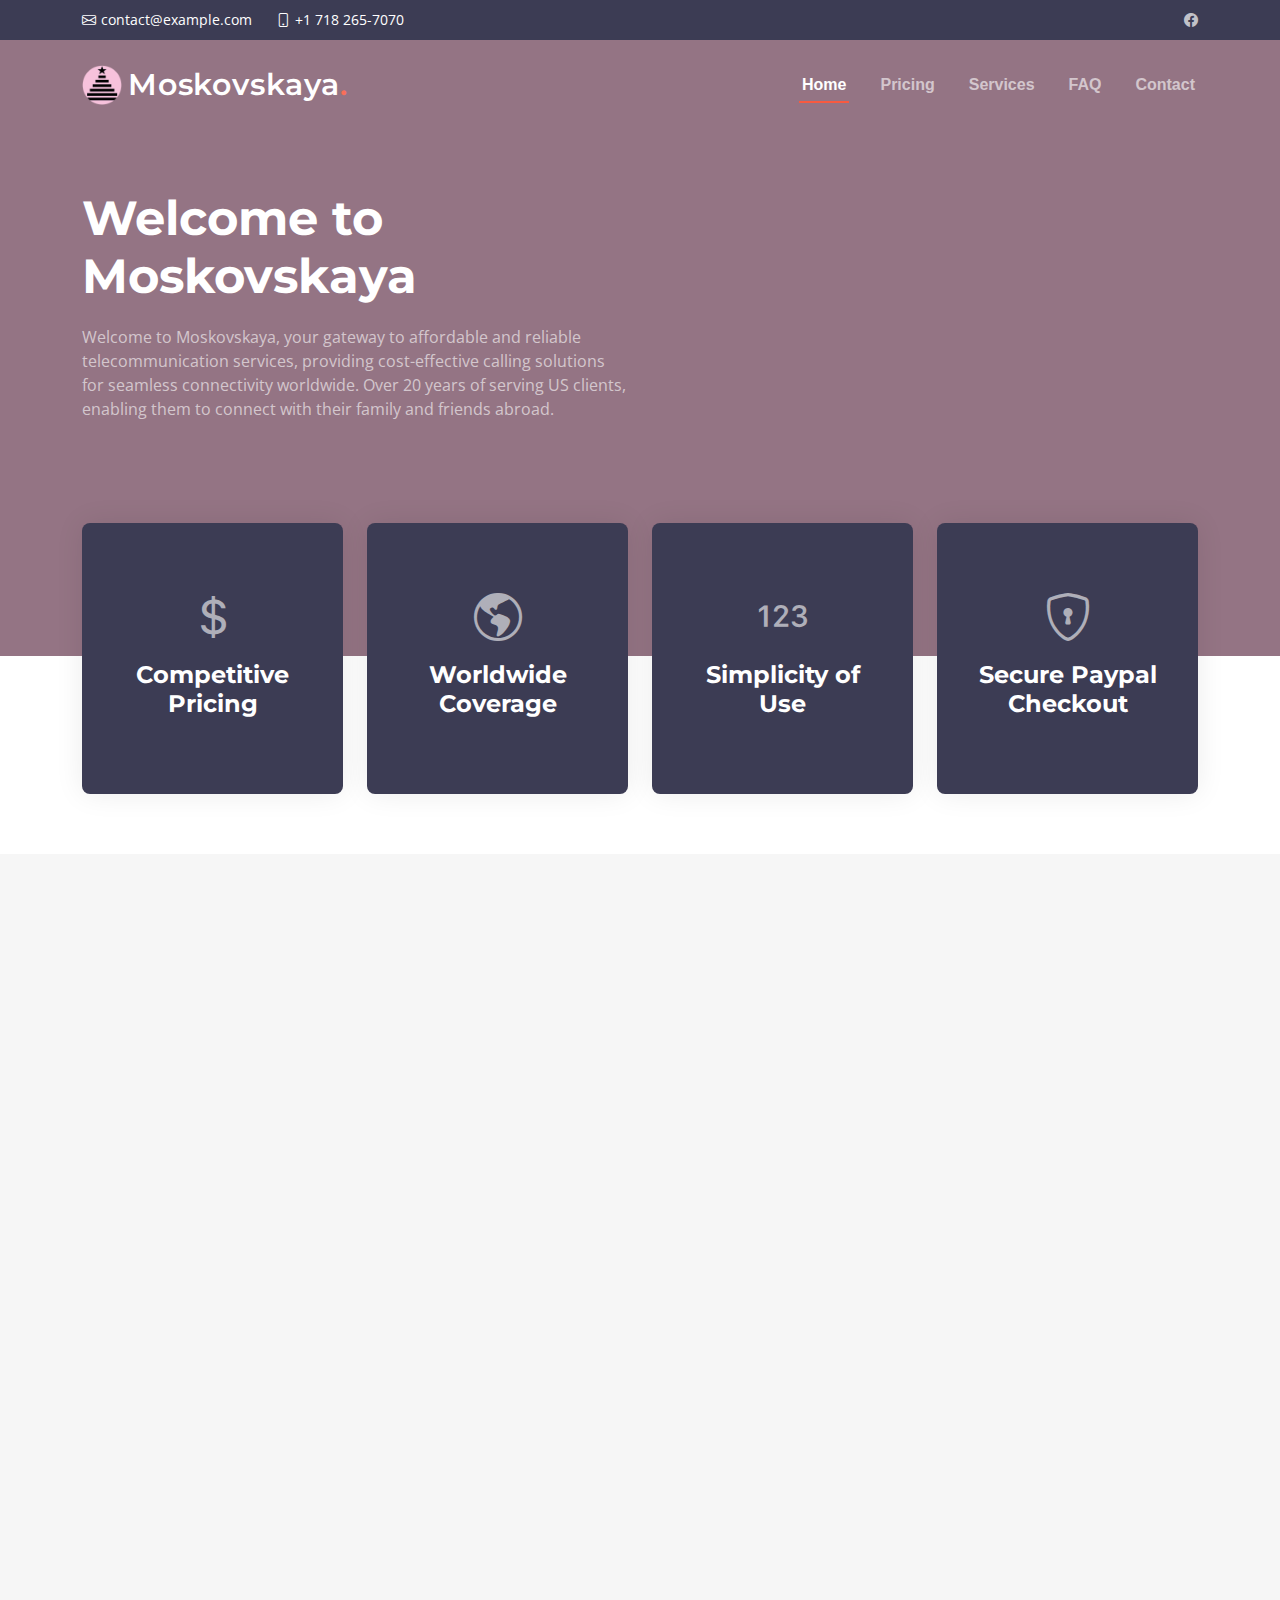
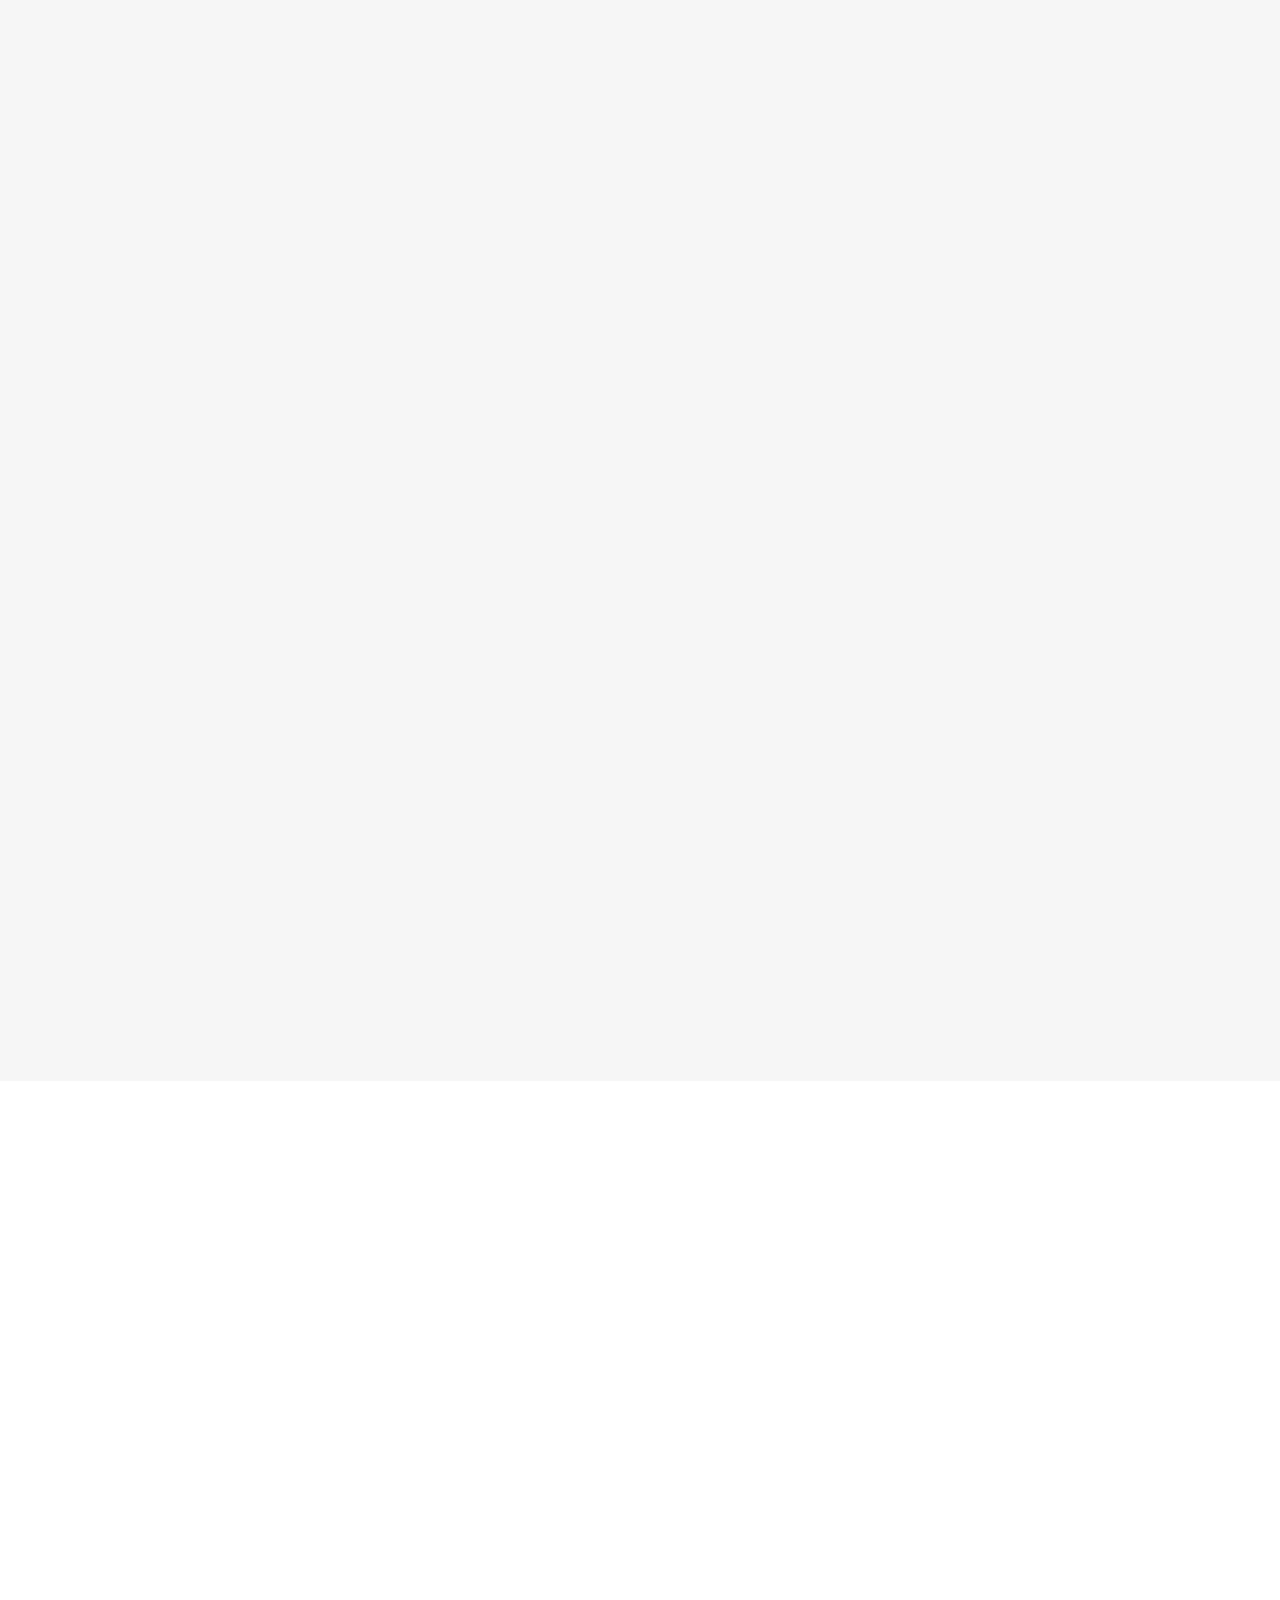
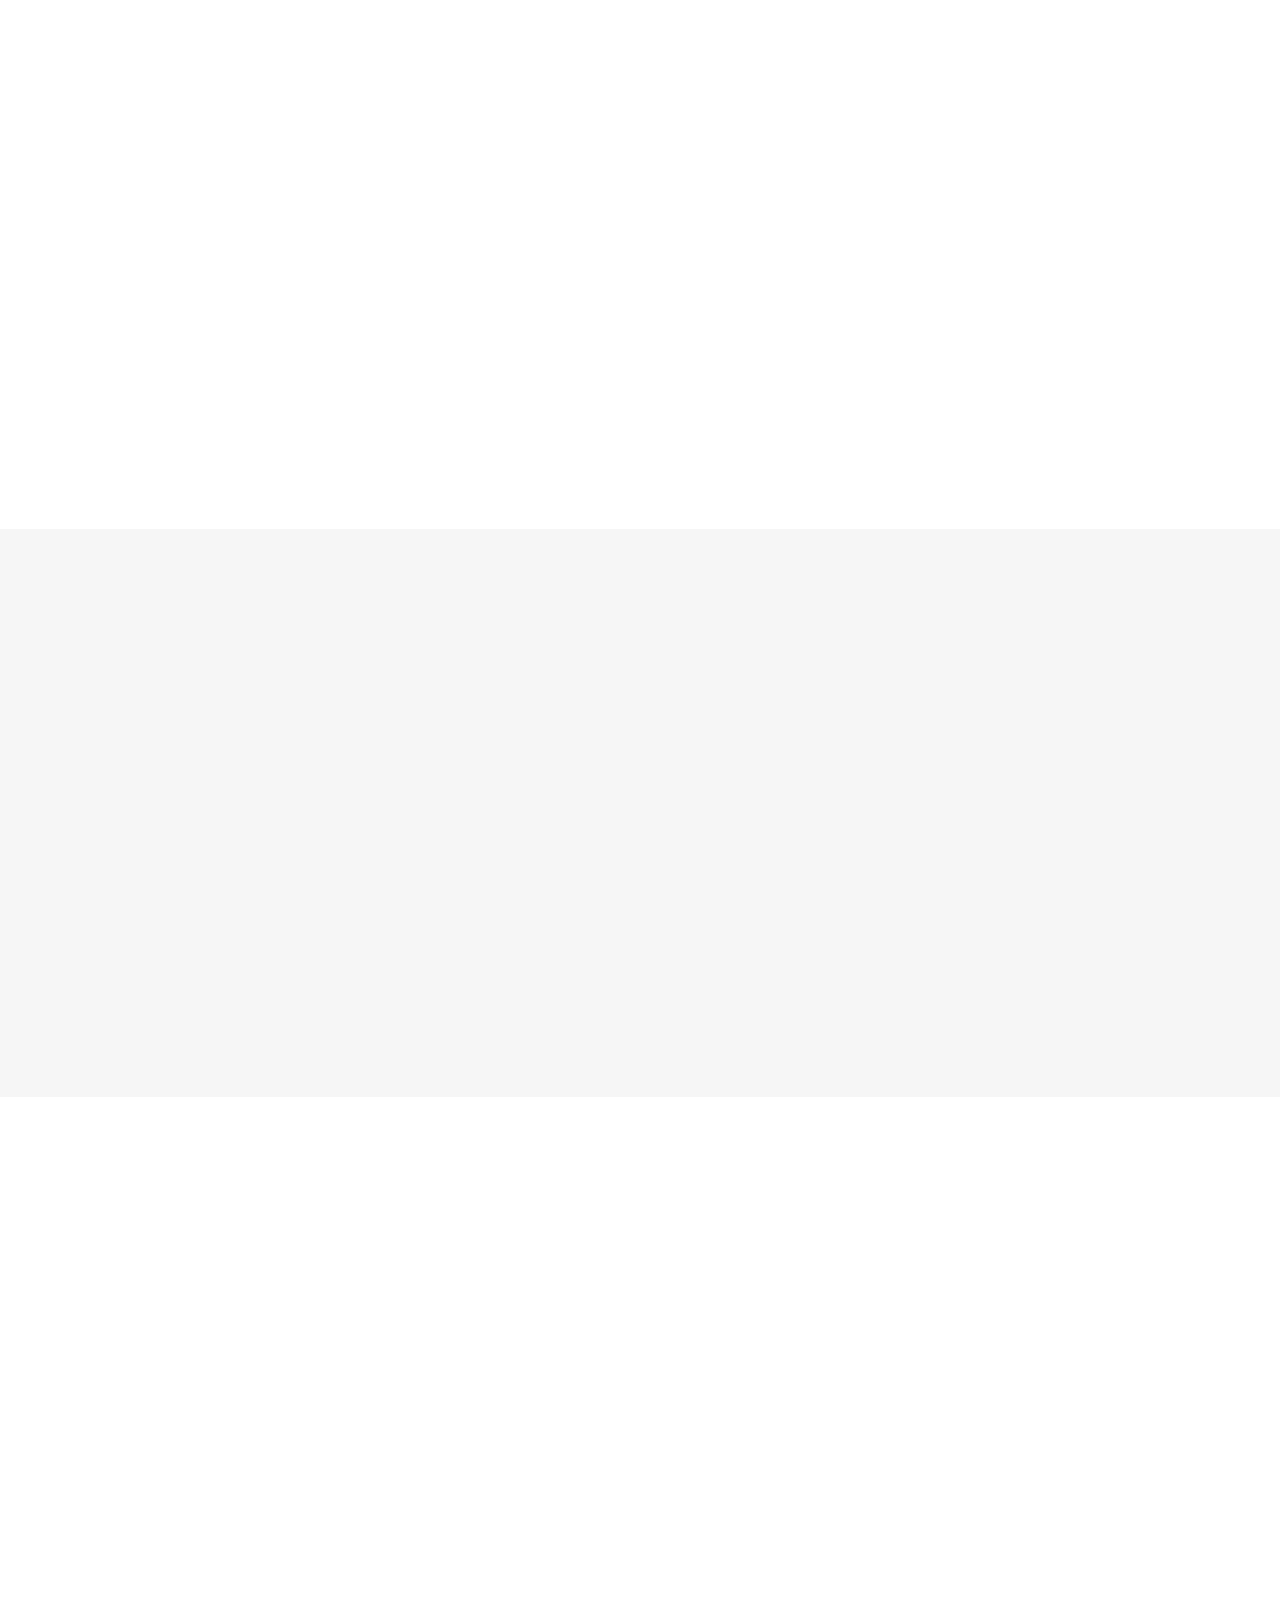
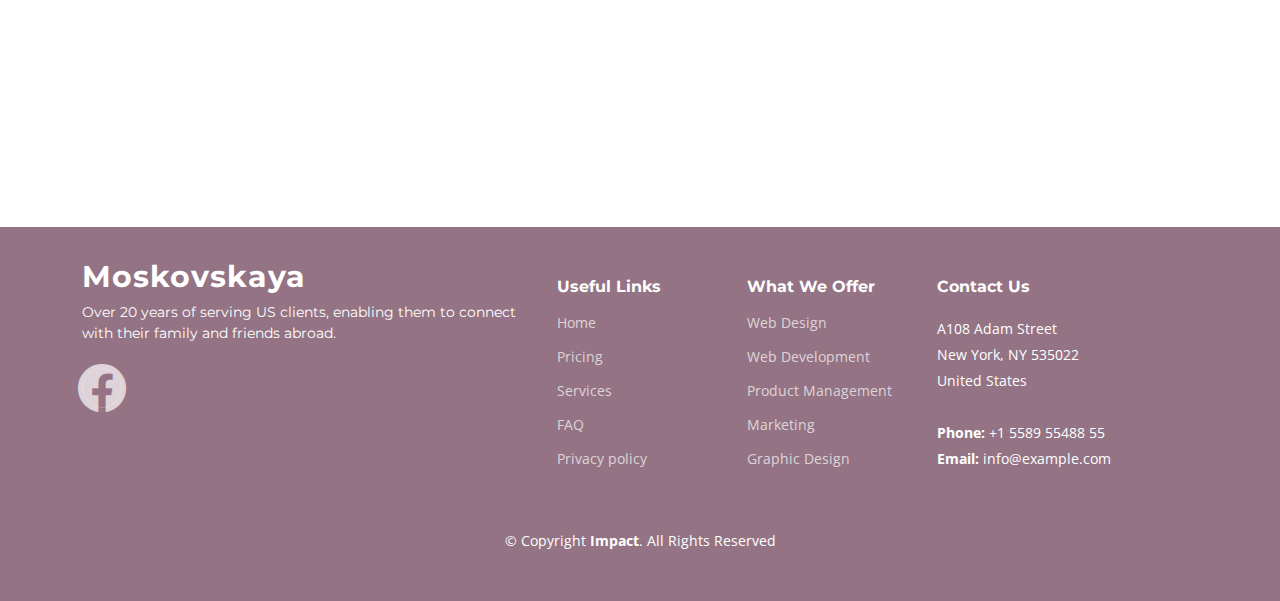
==== commit 5f8f371c: "end of day work 12/3/23, website is almost ready, eng version" ====
--- a/index.html
+++ b/index.html
@@ -10,8 +10,8 @@
   <meta content="" name="keywords">
 
   <!-- Favicons -->
-  <link href="assets/img/favicon.png" rel="icon">
-  <link href="assets/img/apple-touch-icon.png" rel="apple-touch-icon">
+  <link href="assets/img/logo.png" rel="icon">
+  <link href="assets/img/logo.png" rel="apple-touch-icon">
 
   <!-- Google Fonts -->
   <link rel="preconnect" href="https://fonts.googleapis.com">
@@ -83,7 +83,7 @@
       <div class="row gy-5" data-aos="fade-in">
         <div class="col-lg-6 order-2 order-lg-1 d-flex flex-column justify-content-center text-center text-lg-start">
           <h2>Welcome to <span>Moskovskaya</span></h2>
-          <p>Sed autem laudantium dolores. Voluptatem itaque ea consequatur eveniet. Eum quas beatae cumque eum quaerat.</p>
+          <p>Welcome to Moskovskaya, your gateway to affordable and reliable telecommunication services, providing cost-effective calling solutions for seamless connectivity worldwide. Over 20 years of serving US clients, enabling them to connect with their family and friends abroad.</p>
           <div class="d-flex justify-content-center justify-content-lg-start">
        
           </div>
@@ -107,23 +107,23 @@
 
           <div class="col-xl-3 col-md-6" data-aos="fade-up" data-aos-delay="200">
             <div class="icon-box">
-              <div class="icon"><i class="bi bi-globe"></i></div>
-              <h4 class="title"><a href="" class="stretched-link">Wide Coverage</a></h4>
+              <div class="icon"><i class="bi bi-globe-americas"></i></div>
+              <h4 class="title"><a href="" class="stretched-link">Worldwide Coverage</a></h4>
             </div>
           </div><!--End Icon Box -->
 
           <div class="col-xl-3 col-md-6" data-aos="fade-up" data-aos-delay="300">
             <div class="icon-box">
               <div class="icon"><i class="bi bi-123"></i></div>
-              <h4 class="title"><a href="" class="stretched-link">Ease of Use</a></h4>
+              <h4 class="title"><a href="" class="stretched-link">Simplicity of Use</a></h4>
             </div>
           </div><!--End Icon Box -->
 
           <div class="col-xl-3 col-md-6" data-aos="fade-up" data-aos-delay="500">
             <div class="icon-box">
-              <div class="icon"><i class="bi bi-gear"></i>
-              </div>
-              <h4 class="title"><a href="" class="stretched-link">Quality and Reliability</a></h4>
+              <div class="icon"><i class="bi bi-shield-lock"></i>
+              </div>
+              <h4 class="title"><a href="" class="stretched-link">Secure Paypal Checkout</a></h4>
             </div>
           </div><!--End Icon Box -->
 
@@ -144,7 +144,7 @@
 
       <div class="section-header">
         <h2>Pricing</h2>
-        <p>Aperiam dolorum et et wuia molestias qui eveniet numquam nihil porro incidunt dolores placeat sunt id nobis omnis tiledo stran delop</p>
+        <p>Choose from one of our plans below</p>
       </div>
 
       <div class="row g-4 py-lg-5" data-aos="zoom-out" data-aos-delay="100">
@@ -272,8 +272,8 @@
       <div class="container" data-aos="fade-up">
 
         <div class="section-header">
-          <h2>Our Services</h2>
-          <p>Aperiam dolorum et et wuia molestias qui eveniet numquam nihil porro incidunt dolores placeat sunt id nobis omnis tiledo stran delop</p>
+          <h2>What We Offer</h2>
+          <p>We provide comprehensive telecommunication solutions, delivering affordable, high-quality services with global reach and dedicated customer support</p>
         </div>
 
         <div class="row gy-4" data-aos="fade-up" data-aos-delay="100">
@@ -281,66 +281,66 @@
           <div class="col-lg-4 col-md-6">
             <div class="service-item  position-relative">
               <div class="icon">
-                <i class="bi bi-activity"></i>
-              </div>
-              <h3>Nesciunt Mete</h3>
-              <p>Provident nihil minus qui consequatur non omnis maiores. Eos accusantium minus dolores iure perferendis tempore et consequatur.</p>
-              <a href="#" class="readmore stretched-link">Read more <i class="bi bi-arrow-right"></i></a>
+                <i class="bi bi-tags"></i>
+              </div>
+              <h3>Affordable Pricing</h3>
+              <p>Enjoy budget-friendly calling plans tailored to your needs, ensuring economical communication solutions without compromising quality.</p>
+        
             </div>
           </div><!-- End Service Item -->
 
           <div class="col-lg-4 col-md-6">
             <div class="service-item position-relative">
               <div class="icon">
-                <i class="bi bi-broadcast"></i>
-              </div>
-              <h3>Eosle Commodi</h3>
-              <p>Ut autem aut autem non a. Sint sint sit facilis nam iusto sint. Libero corrupti neque eum hic non ut nesciunt dolorem.</p>
-              <a href="#" class="readmore stretched-link">Read more <i class="bi bi-arrow-right"></i></a>
+                <i class="bi bi-globe2"></i>
+              </div>
+              <h3>Global Connectivity</h3>
+              <p>Seamlessly connect worldwide with our extensive coverage, enabling you to stay in touch with family, friends, and business associates wherever they are.</p>
+      
             </div>
           </div><!-- End Service Item -->
 
           <div class="col-lg-4 col-md-6">
             <div class="service-item position-relative">
               <div class="icon">
-                <i class="bi bi-easel"></i>
-              </div>
-              <h3>Ledo Markt</h3>
-              <p>Ut excepturi voluptatem nisi sed. Quidem fuga consequatur. Minus ea aut. Vel qui id voluptas adipisci eos earum corrupti.</p>
-              <a href="#" class="readmore stretched-link">Read more <i class="bi bi-arrow-right"></i></a>
+                <i class="bi bi-people"></i>
+              </div>
+              <h3>User-Friendly Experience</h3>
+              <p>Experience ease and simplicity in using our services, providing straightforward access and user-friendly interfaces for hassle-free communication.</p>
+             
             </div>
           </div><!-- End Service Item -->
 
           <div class="col-lg-4 col-md-6">
             <div class="service-item position-relative">
               <div class="icon">
-                <i class="bi bi-bounding-box-circles"></i>
-              </div>
-              <h3>Asperiores Commodit</h3>
-              <p>Non et temporibus minus omnis sed dolor esse consequatur. Cupiditate sed error ea fuga sit provident adipisci neque.</p>
-              <a href="#" class="readmore stretched-link">Read more <i class="bi bi-arrow-right"></i></a>
+                <i class="bi bi-hand-thumbs-up"></i>
+              </div>
+              <h3>Exceptional Service Quality</h3>
+              <p>Count on unparalleled service quality, delivering crystal-clear voice calls and dependable connections, ensuring a superior communication experience.</p>
+            
             </div>
           </div><!-- End Service Item -->
 
           <div class="col-lg-4 col-md-6">
             <div class="service-item position-relative">
               <div class="icon">
-                <i class="bi bi-calendar4-week"></i>
-              </div>
-              <h3>Velit Doloremque</h3>
-              <p>Cumque et suscipit saepe. Est maiores autem enim facilis ut aut ipsam corporis aut. Sed animi at autem alias eius labore.</p>
-              <a href="#" class="readmore stretched-link">Read more <i class="bi bi-arrow-right"></i></a>
+                <i class="bi bi-telephone-inbound"></i>
+              </div>
+              <h3>Dedicated Customer Support</h3>
+              <p>Benefit from our dedicated customer support team, ready to assist you promptly and effectively, addressing any queries or concerns you may have.</p>
+              
             </div>
           </div><!-- End Service Item -->
 
           <div class="col-lg-4 col-md-6">
             <div class="service-item position-relative">
               <div class="icon">
-                <i class="bi bi-chat-square-text"></i>
-              </div>
-              <h3>Dolori Architecto</h3>
-              <p>Hic molestias ea quibusdam eos. Fugiat enim doloremque aut neque non et debitis iure. Corrupti recusandae ducimus enim.</p>
-              <a href="#" class="readmore stretched-link">Read more <i class="bi bi-arrow-right"></i></a>
+                <i class="bi bi-tools"></i>
+              </div>
+              <h3>Customized Solutions</h3>
+              <p>Explore tailored solutions designed to meet your specific telecommunication requirements, ensuring personalized plans to suit your preferences and needs.</p>
+             
             </div>
           </div><!-- End Service Item -->
 
@@ -459,7 +459,7 @@
 
         <div class="section-header">
           <h2>Contact</h2>
-          <p>Nulla dolorum nulla nesciunt rerum facere sed ut inventore quam porro nihil id ratione ea sunt quis dolorem dolore earum</p>
+          <p>Contact us using an email address or a phone number below</p>
         </div>
 
         <div class="row gx-lg-0 gy-4">
@@ -481,7 +481,7 @@
                 <i class="bi bi-phone flex-shrink-0"></i>
                 <div>
                   <h4>Call:</h4>
-                  <p>+1 5589 55488 55</p>
+                  <p>+1 718 265-7070</p>
                 </div>
               </div><!-- End Info Item -->
 
@@ -529,14 +529,13 @@
       <div class="row gy-4">
         <div class="col-lg-5 col-md-12 footer-info">
           <a href="index.html" class="logo d-flex align-items-center">
-            <span>Impact</span>
+            <span>Moskovskaya</span>
           </a>
-          <p>Cras fermentum odio eu feugiat lide par naso tierra. Justo eget nada terra videa magna derita valies darta donna mare fermentum iaculis eu non diam phasellus.</p>
+          <p>Over 20 years of serving US clients, enabling them to connect with their family and friends abroad.</p>
           <div class="social-links d-flex mt-4">
-            <a href="#" class="twitter"><i class="bi bi-twitter"></i></a>
-            <a href="#" class="facebook"><i class="bi bi-facebook"></i></a>
-            <a href="#" class="instagram"><i class="bi bi-instagram"></i></a>
-            <a href="#" class="linkedin"><i class="bi bi-linkedin"></i></a>
+        
+            <a href="#" class="facebook"><i class="bi bi-facebook" style="font-size: 3rem"></i></a>
+      
           </div>
         </div>
 
@@ -544,15 +543,15 @@
           <h4>Useful Links</h4>
           <ul>
             <li><a href="#">Home</a></li>
-            <li><a href="#">About us</a></li>
+            <li><a href="#">Pricing</a></li>
             <li><a href="#">Services</a></li>
-            <li><a href="#">Terms of service</a></li>
+            <li><a href="#">FAQ</a></li>
             <li><a href="#">Privacy policy</a></li>
           </ul>
         </div>
 
         <div class="col-lg-2 col-6 footer-links">
-          <h4>Our Services</h4>
+          <h4>What We Offer</h4>
           <ul>
             <li><a href="#">Web Design</a></li>
             <li><a href="#">Web Development</a></li>
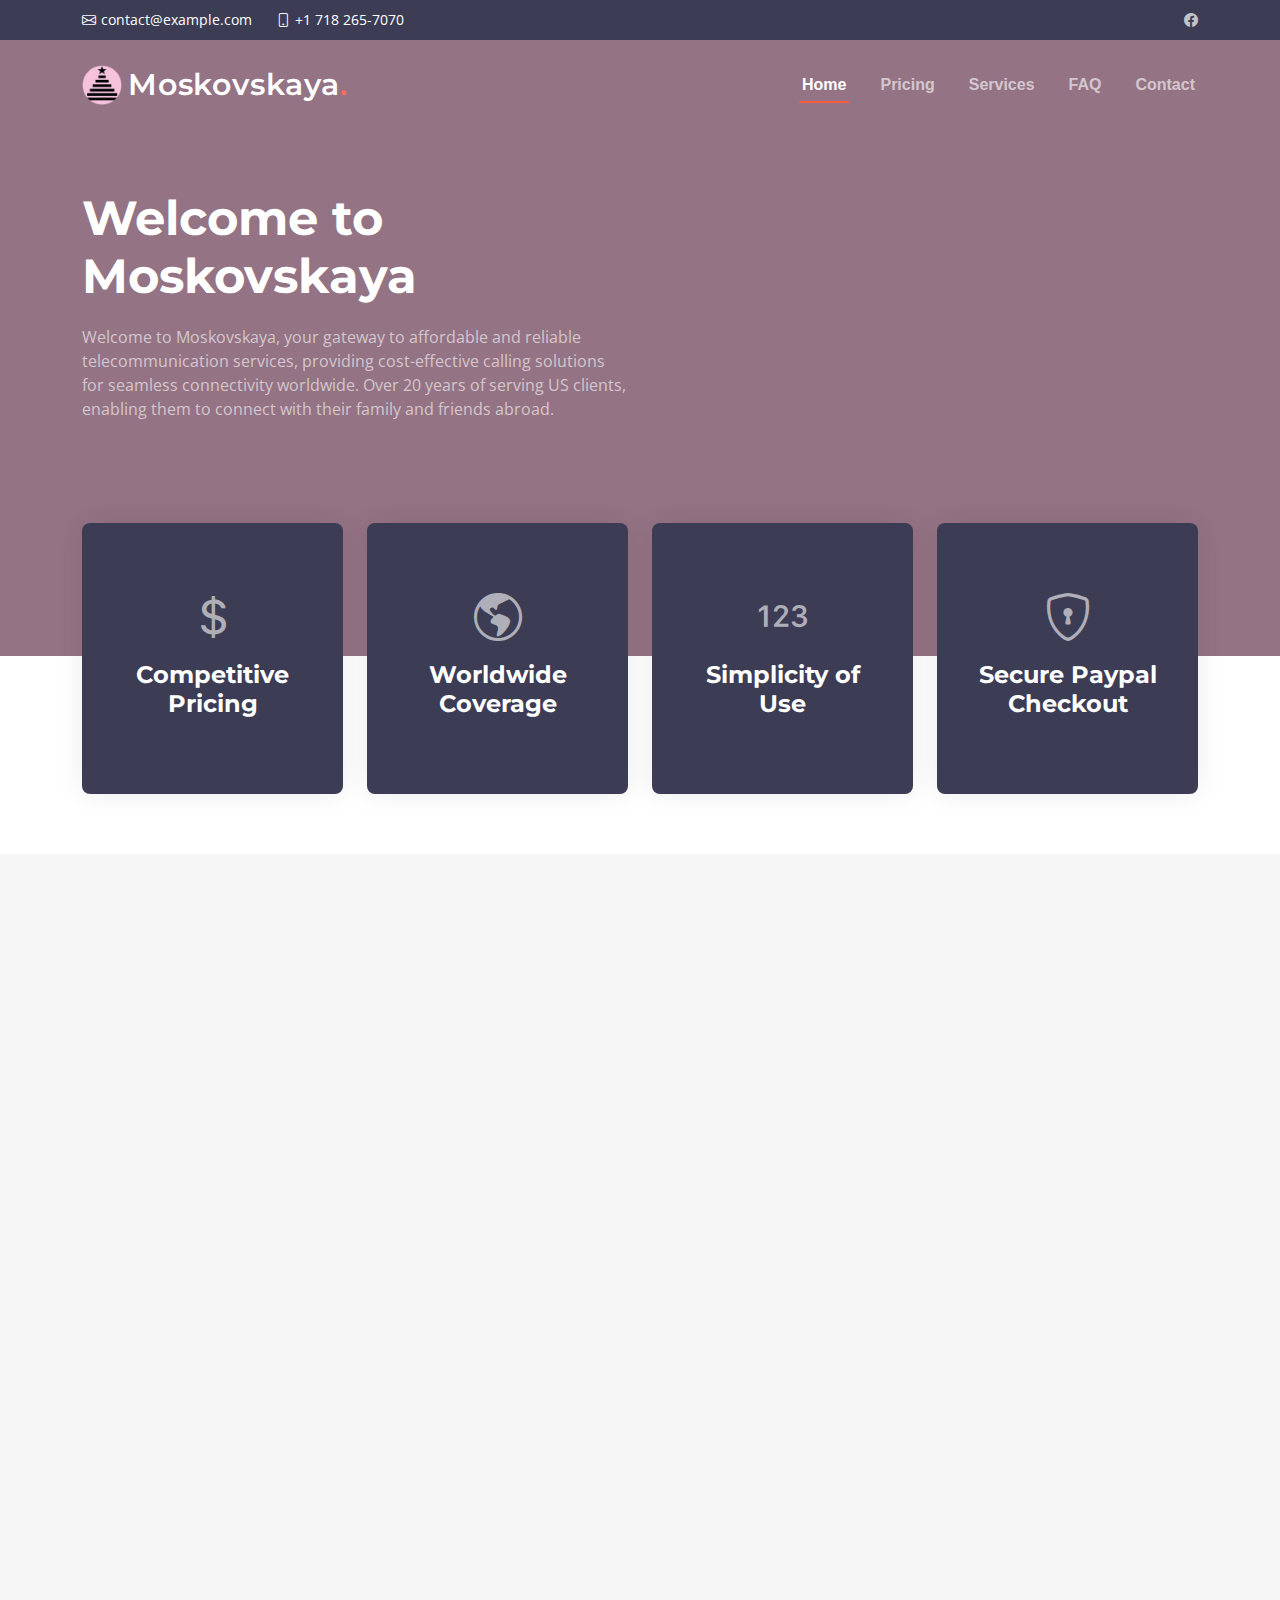
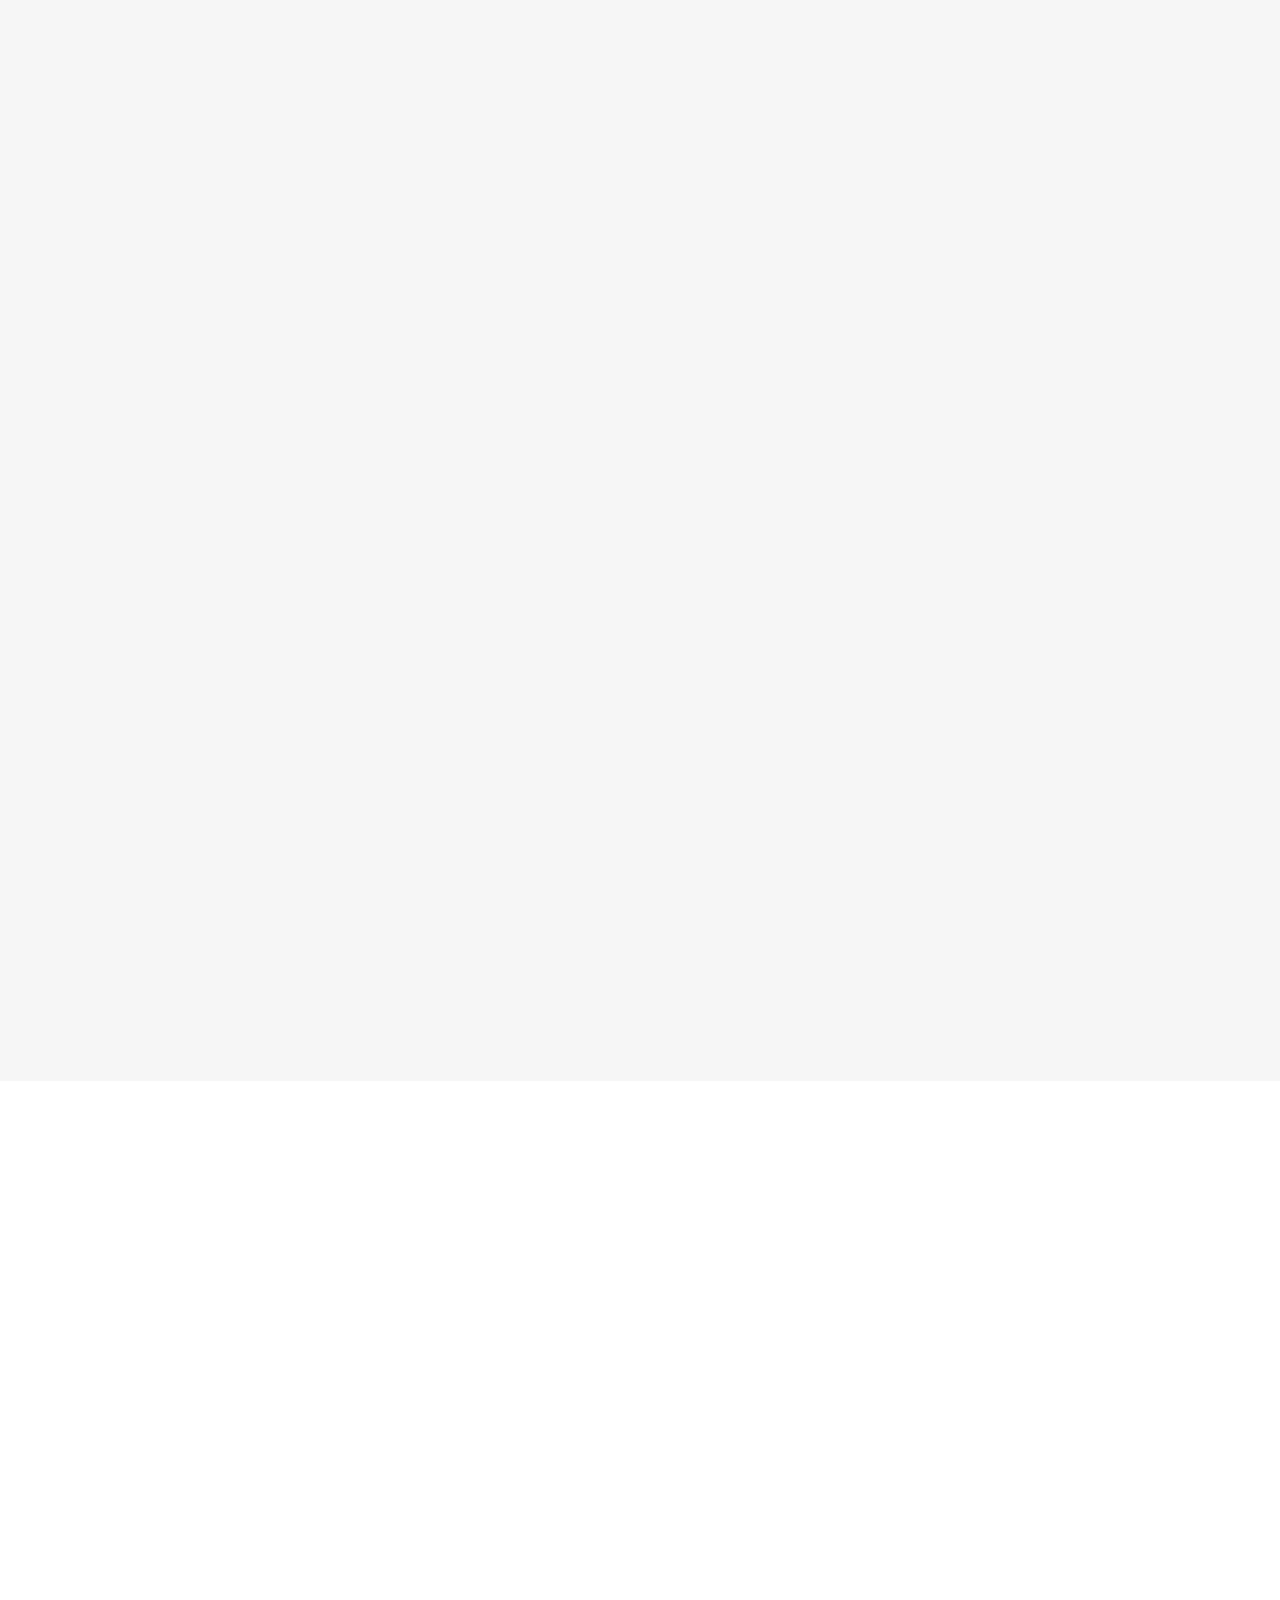
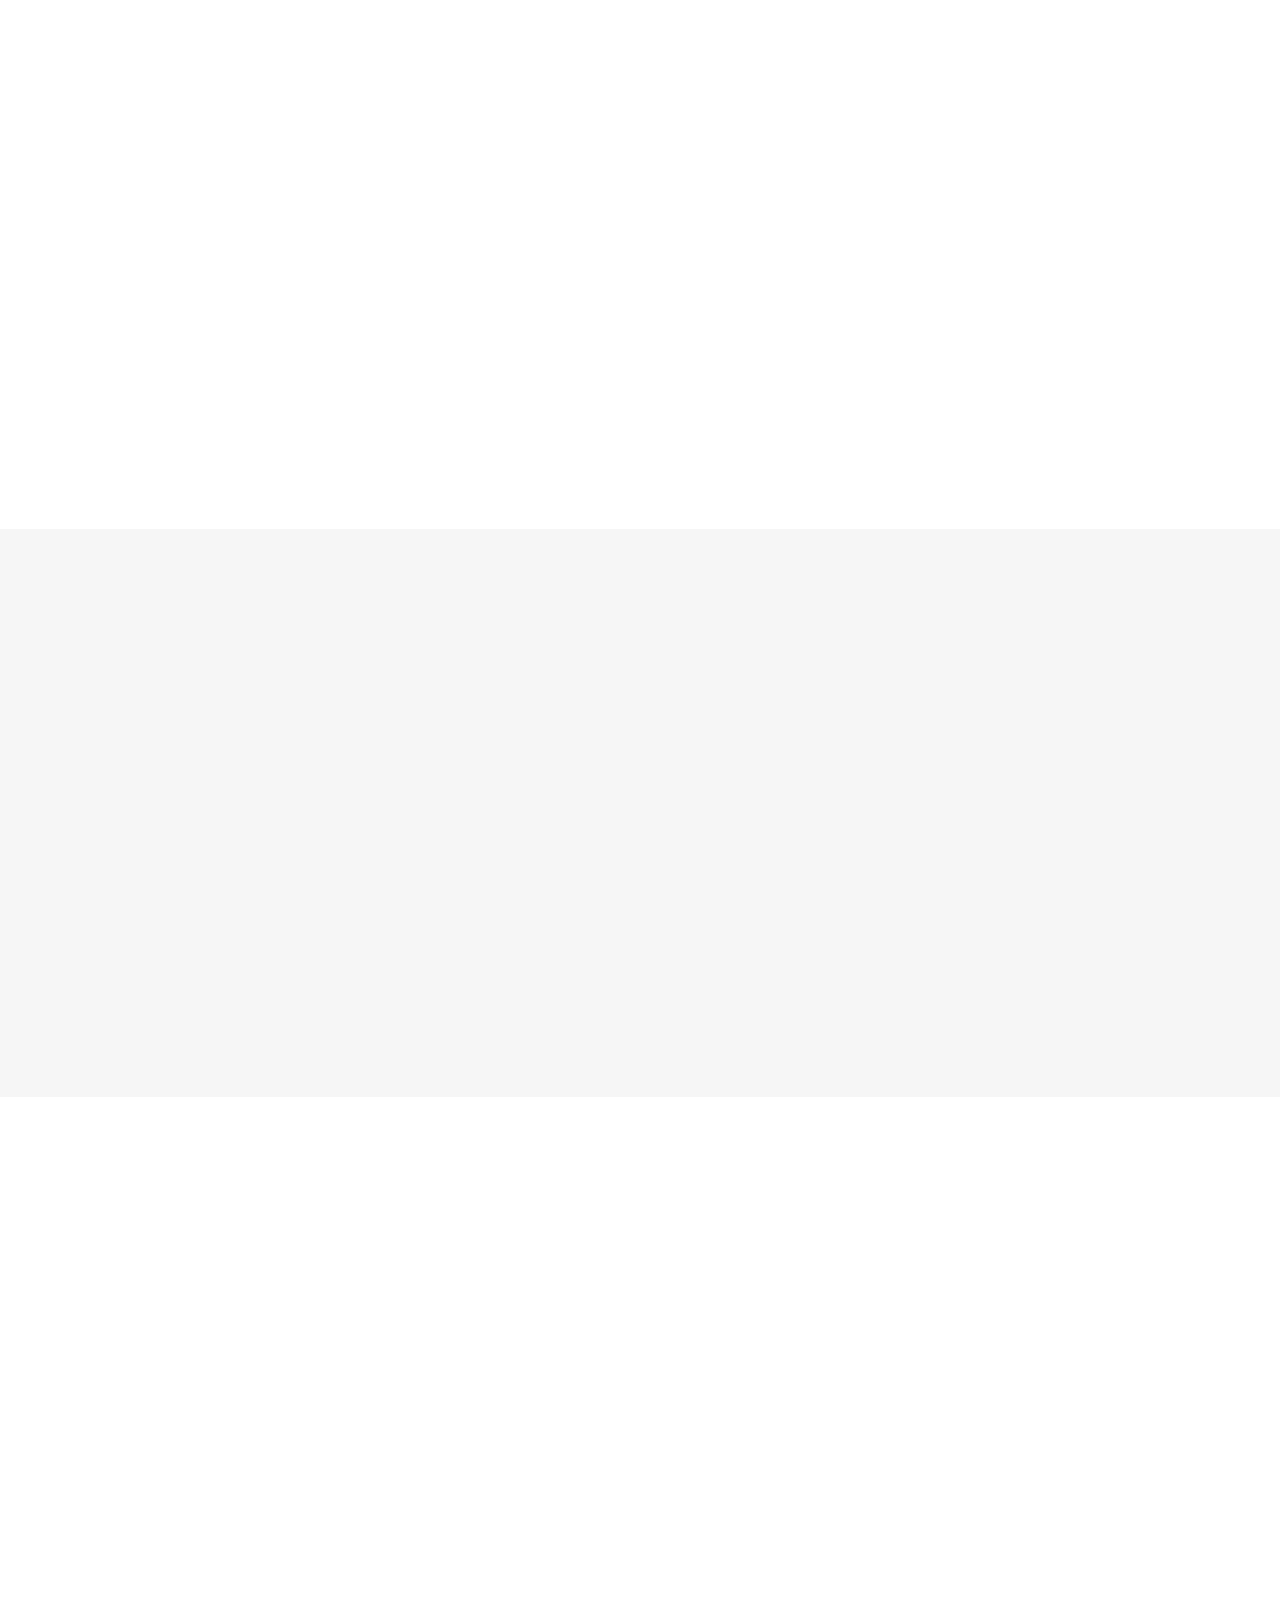
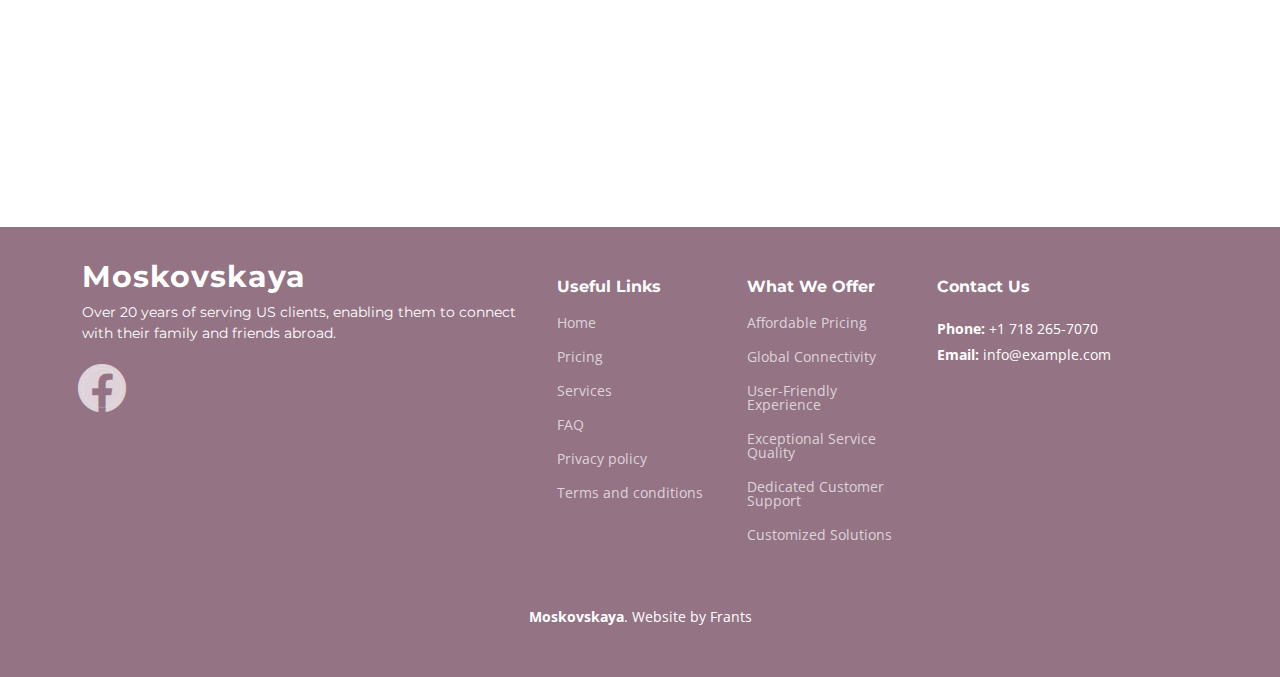
==== commit 17baaa29: "fixed the image to include mosk card" ====
--- a/index.html
+++ b/index.html
@@ -542,32 +542,34 @@
         <div class="col-lg-2 col-6 footer-links">
           <h4>Useful Links</h4>
           <ul>
-            <li><a href="#">Home</a></li>
-            <li><a href="#">Pricing</a></li>
-            <li><a href="#">Services</a></li>
-            <li><a href="#">FAQ</a></li>
+            <li><a href="#hero">Home</a></li>
+            <li><a href="#pricing">Pricing</a></li>
+            <li><a href="#services">Services</a></li>
+            <li><a href="#faq">FAQ</a></li>
             <li><a href="#">Privacy policy</a></li>
+            <li><a href="#">Terms and conditions</a></li>
           </ul>
         </div>
 
         <div class="col-lg-2 col-6 footer-links">
           <h4>What We Offer</h4>
           <ul>
-            <li><a href="#">Web Design</a></li>
-            <li><a href="#">Web Development</a></li>
-            <li><a href="#">Product Management</a></li>
-            <li><a href="#">Marketing</a></li>
-            <li><a href="#">Graphic Design</a></li>
+            <li><a href="#services">Affordable Pricing</a></li>
+            <li><a href="#services">Global Connectivity</a></li>
+            <li><a href="#services">User-Friendly Experience</a></li>
+            <li><a href="#services">Exceptional Service Quality</a></li>
+            <li><a href="#services">Dedicated Customer Support</a></li>
+            <li><a href="#services">Customized Solutions</a></li>
           </ul>
         </div>
 
         <div class="col-lg-3 col-md-12 footer-contact text-center text-md-start">
           <h4>Contact Us</h4>
           <p>
-            A108 Adam Street <br>
+            <!-- A108 Adam Street <br>
             New York, NY 535022<br>
-            United States <br><br>
-            <strong>Phone:</strong> +1 5589 55488 55<br>
+            United States <br><br> -->
+            <strong>Phone:</strong> +1 718 265-7070<br>
             <strong>Email:</strong> info@example.com<br>
           </p>
 
@@ -578,7 +580,7 @@
 
     <div class="container mt-4">
       <div class="copyright">
-        &copy; Copyright <strong><span>Impact</span></strong>. All Rights Reserved
+        <strong><span>Moskovskaya</span></strong>. Website by Frants
       </div>
       
     </div>
@@ -586,7 +588,7 @@
   </footer><!-- End Footer -->
   <!-- End Footer -->
 
-  <a href="#" class="scroll-top d-flex align-items-center justify-content-center"><i class="bi bi-arrow-up-short"></i></a>
+  <a href="#hero" class="scroll-top d-flex align-items-center justify-content-center"><i class="bi bi-arrow-up-short"></i></a>
 
   <div id="preloader"></div>
 
--- a/assets/css/main.css
+++ b/assets/css/main.css
@@ -20,7 +20,7 @@
 /* Colors */
 :root {
   --color-default: #222222;
-  --color-primary: #947484;
+  --color-primary: #947384;
   --color-secondary: #f85a40;
 }
 
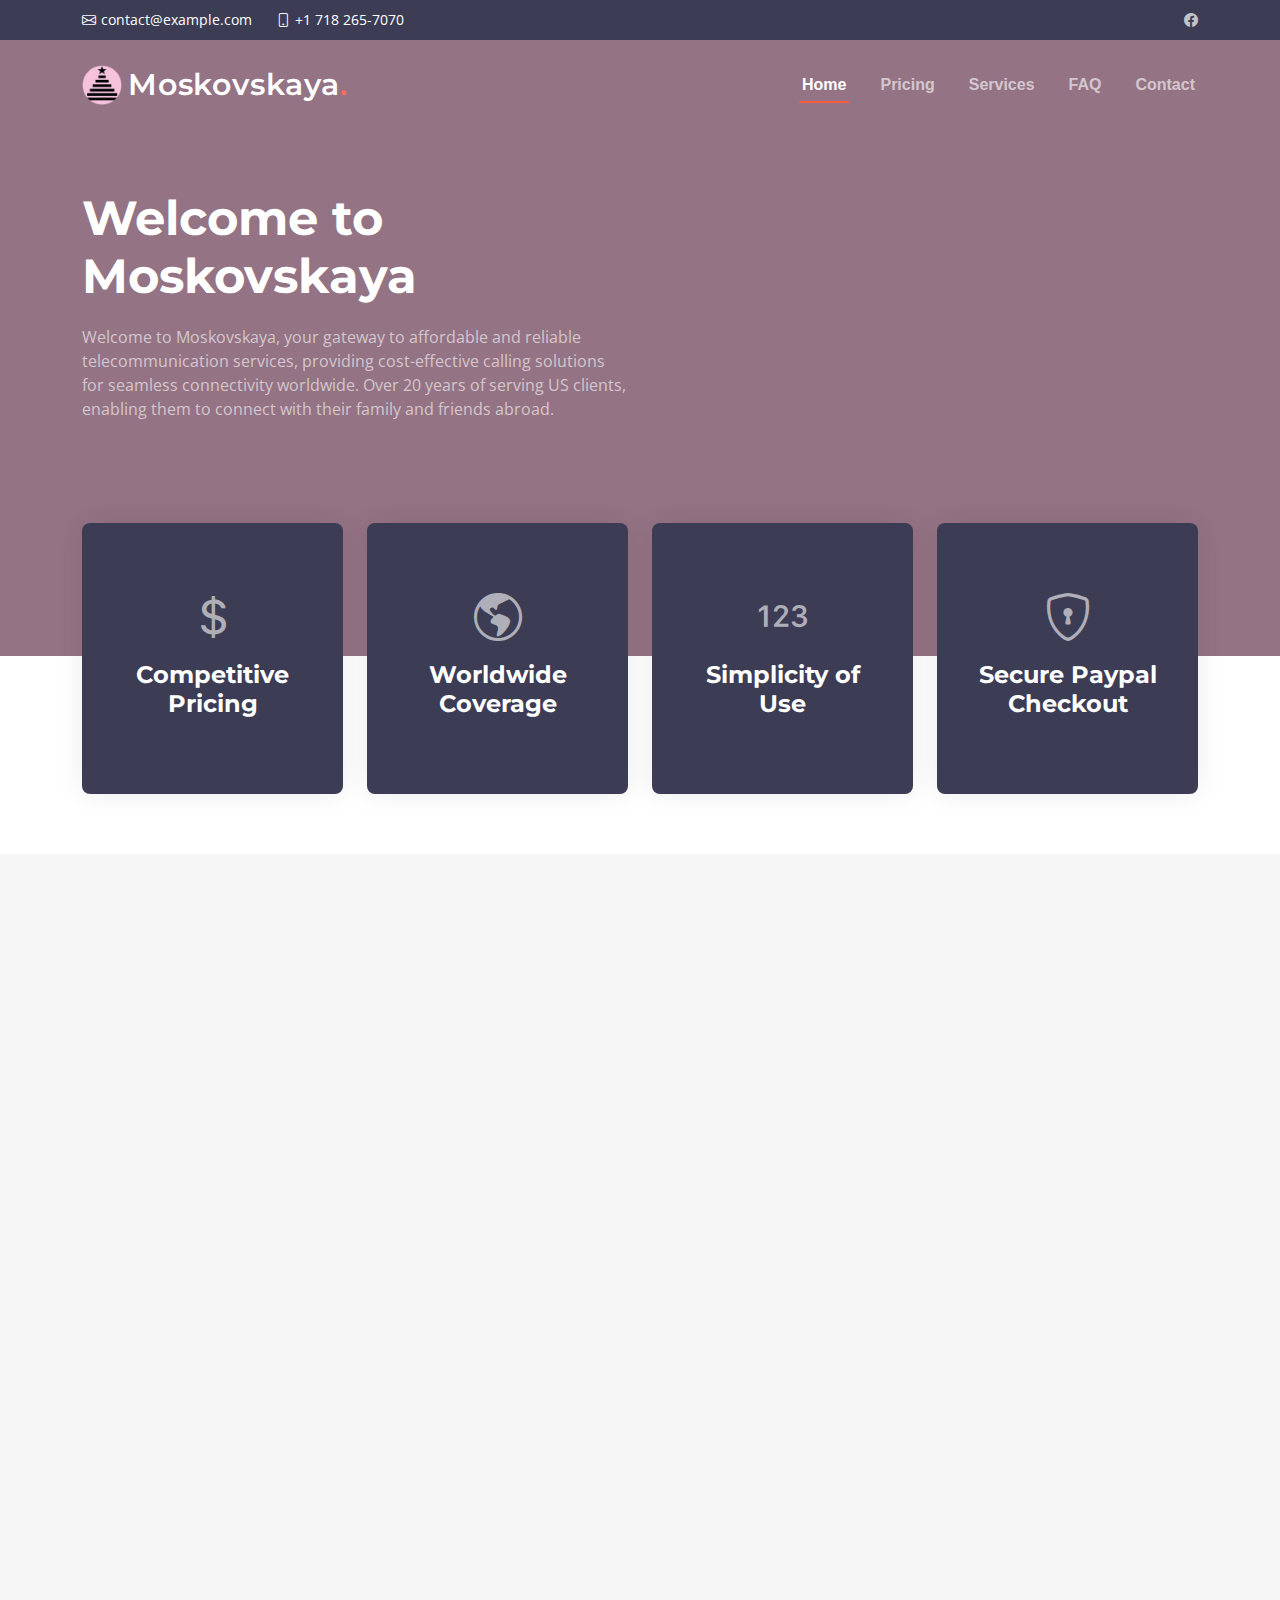
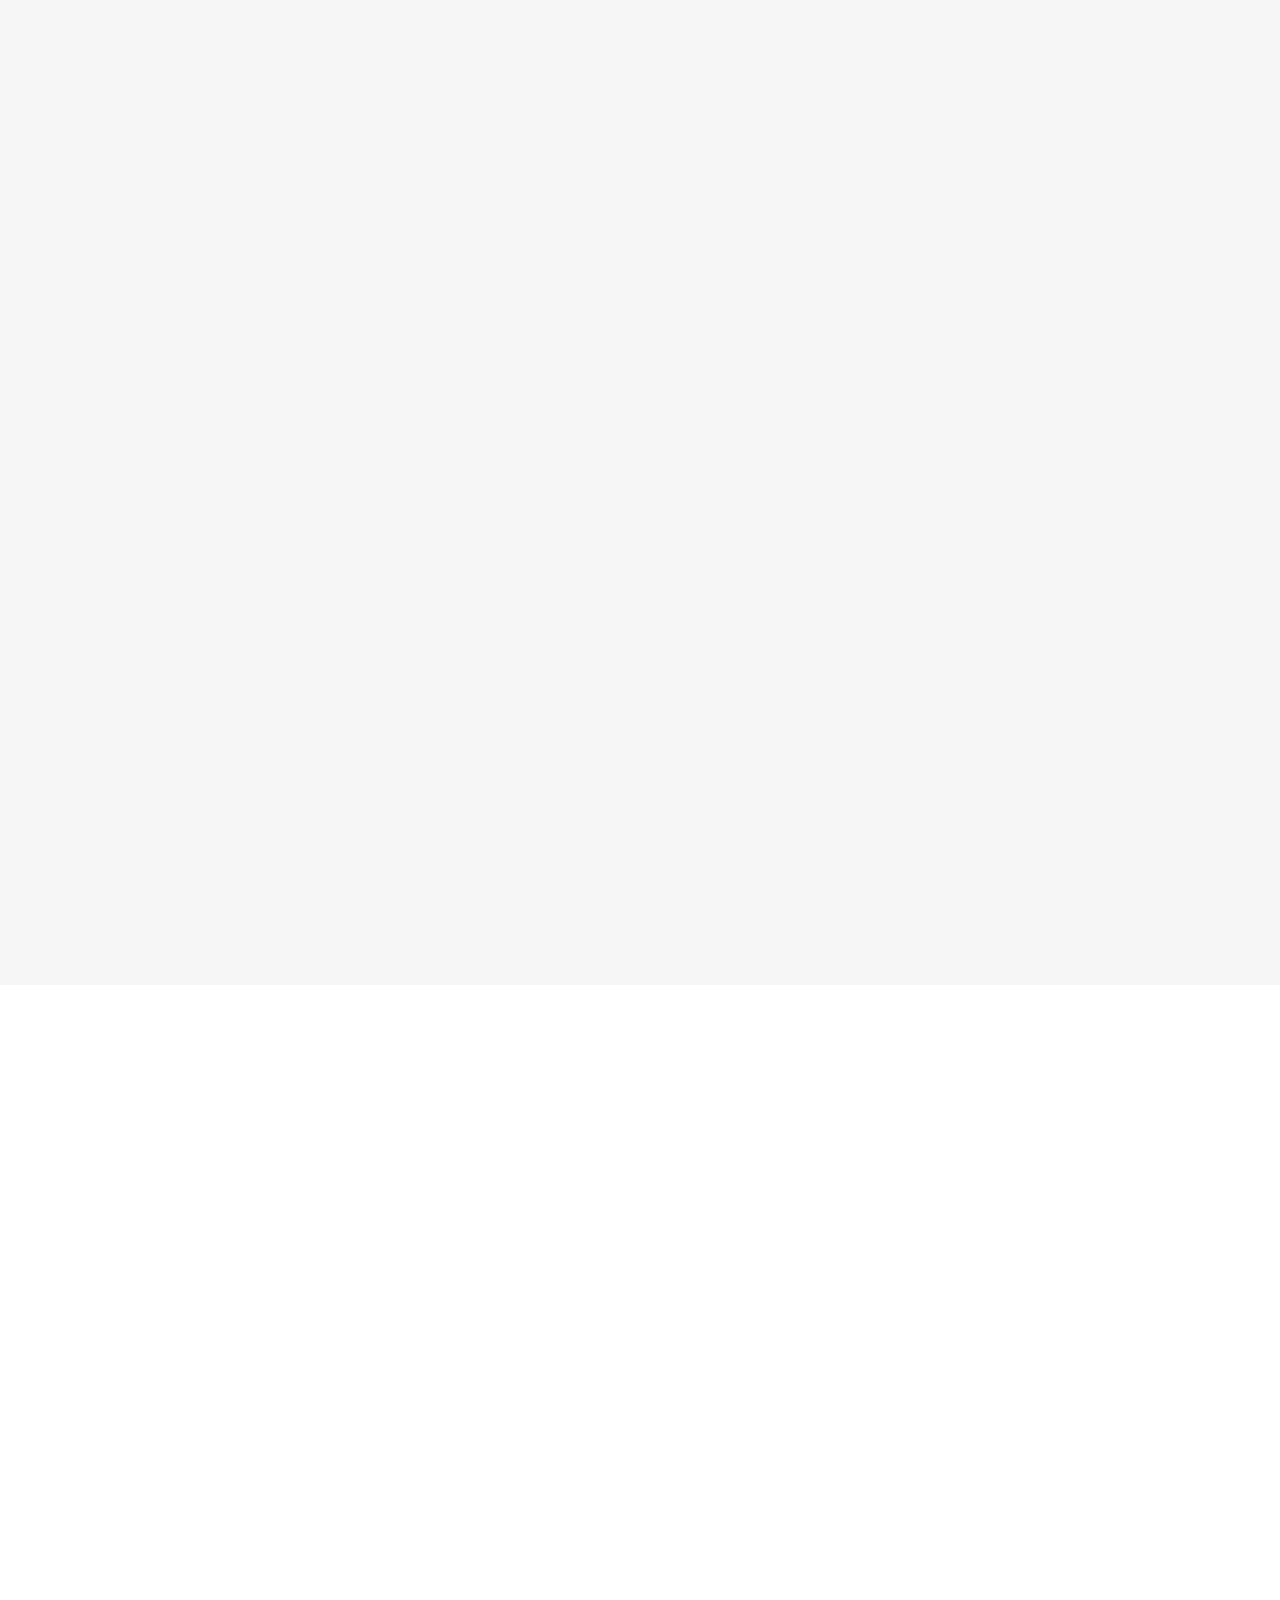
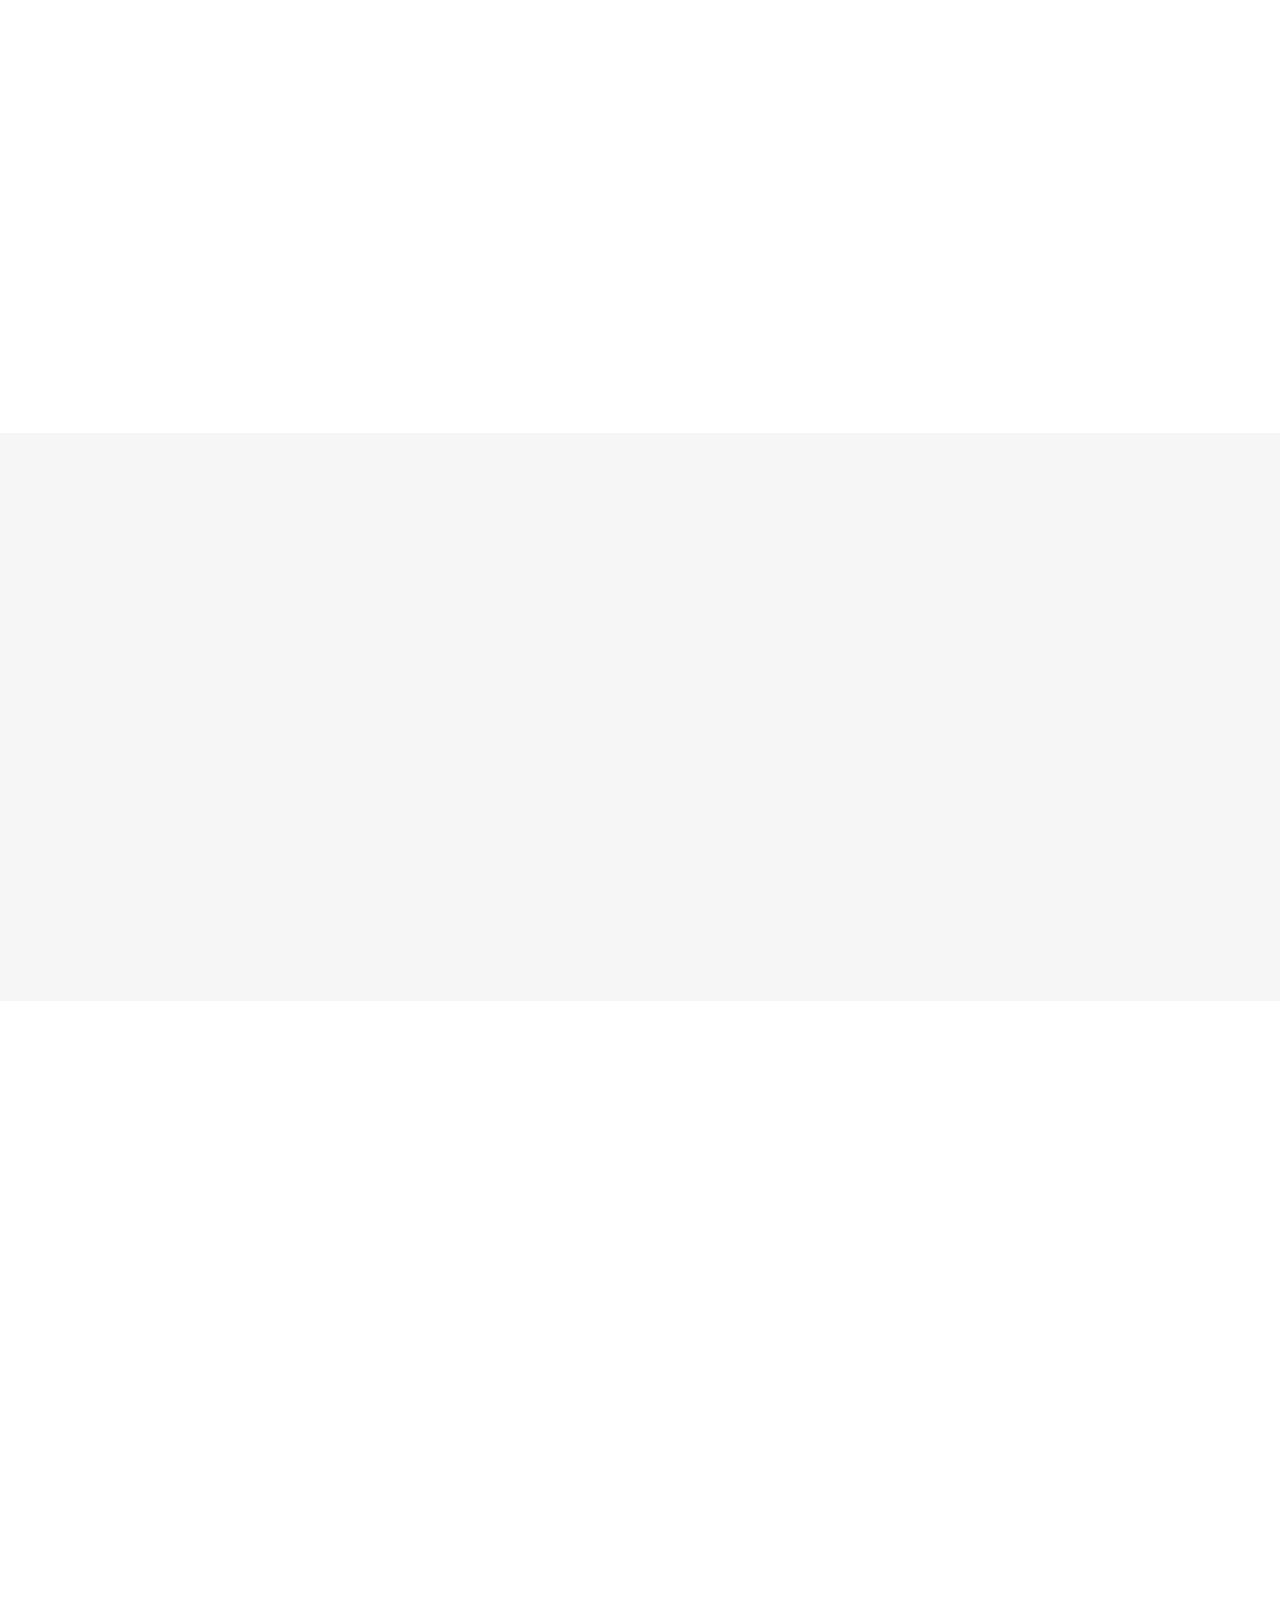
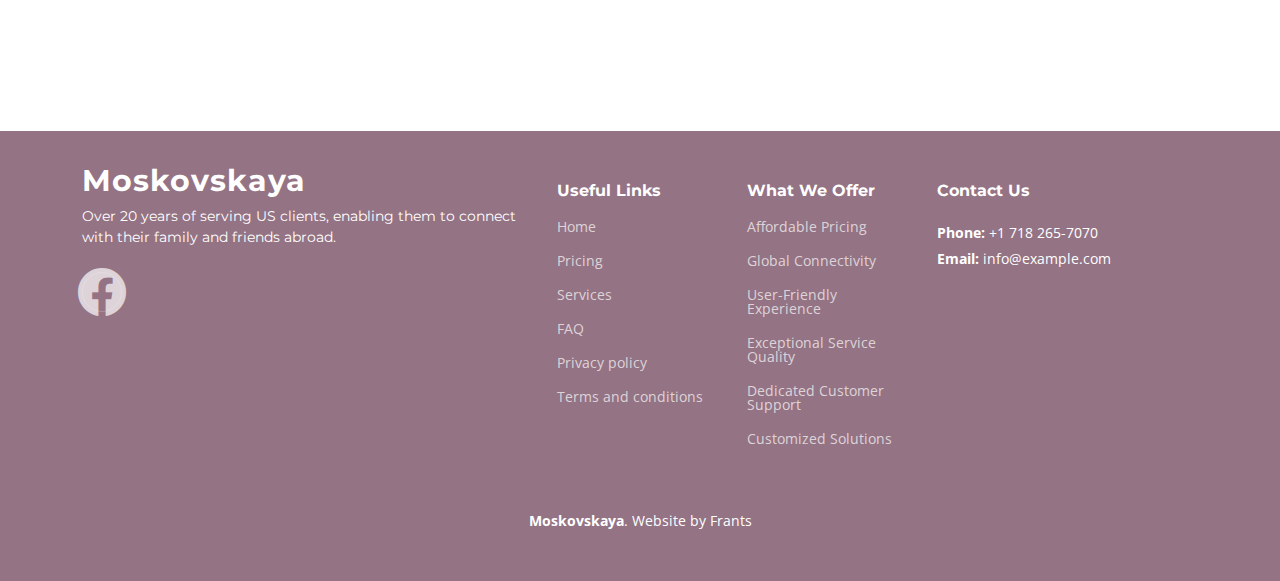
==== commit fc29d8ac: "fixed 2 in a row" ====
--- a/index.html
+++ b/index.html
@@ -149,7 +149,7 @@
 
       <div class="row g-4 py-lg-5" data-aos="zoom-out" data-aos-delay="100">
 
-        <div class="col-lg-4">
+        <div class="col-lg-4 col-md-6 col-sm-6">
           <div class="pricing-item">
             <h3>Free Plan</h3>
             <div class="icon">
@@ -167,7 +167,7 @@
           </div>
         </div><!-- End Pricing Item -->
 
-        <div class="col-lg-4">
+        <div class="col-lg-4 col-md-6 col-sm-6">
           <div class="pricing-item featured">
             <h3>Business Plan</h3>
             <div class="icon">
@@ -186,7 +186,7 @@
           </div>
         </div><!-- End Pricing Item -->
 
-        <div class="col-lg-4">
+        <div class="col-lg-4 col-md-6 col-sm-6">
           <div class="pricing-item">
             <h3>Developer Plan</h3>
             <div class="icon">
@@ -204,11 +204,11 @@
           </div>
         </div><!-- End Pricing Item -->
 
-      </div>
-<br>
-      <div class="row g-4 py-lg-5" data-aos="zoom-out" data-aos-delay="100">
-
-        <div class="col-lg-4">
+     
+
+      
+
+        <div class="col-lg-4 col-md-6 col-sm-6">
           <div class="pricing-item">
             <h3>Free Plan</h3>
             <div class="icon">
@@ -226,7 +226,7 @@
           </div>
         </div><!-- End Pricing Item -->
 
-        <div class="col-lg-4">
+        <div class="col-lg-4 col-md-6 col-sm-6">
           <div class="pricing-item">
             <h3>Free Plan</h3>
             <div class="icon">
@@ -244,7 +244,7 @@
           </div>
         </div><!-- End Pricing Item -->
 
-        <div class="col-lg-4">
+        <div class="col-lg-4 col-md-6 col-sm-6">
           <div class="pricing-item">
             <h3>Developer Plan</h3>
             <div class="icon">
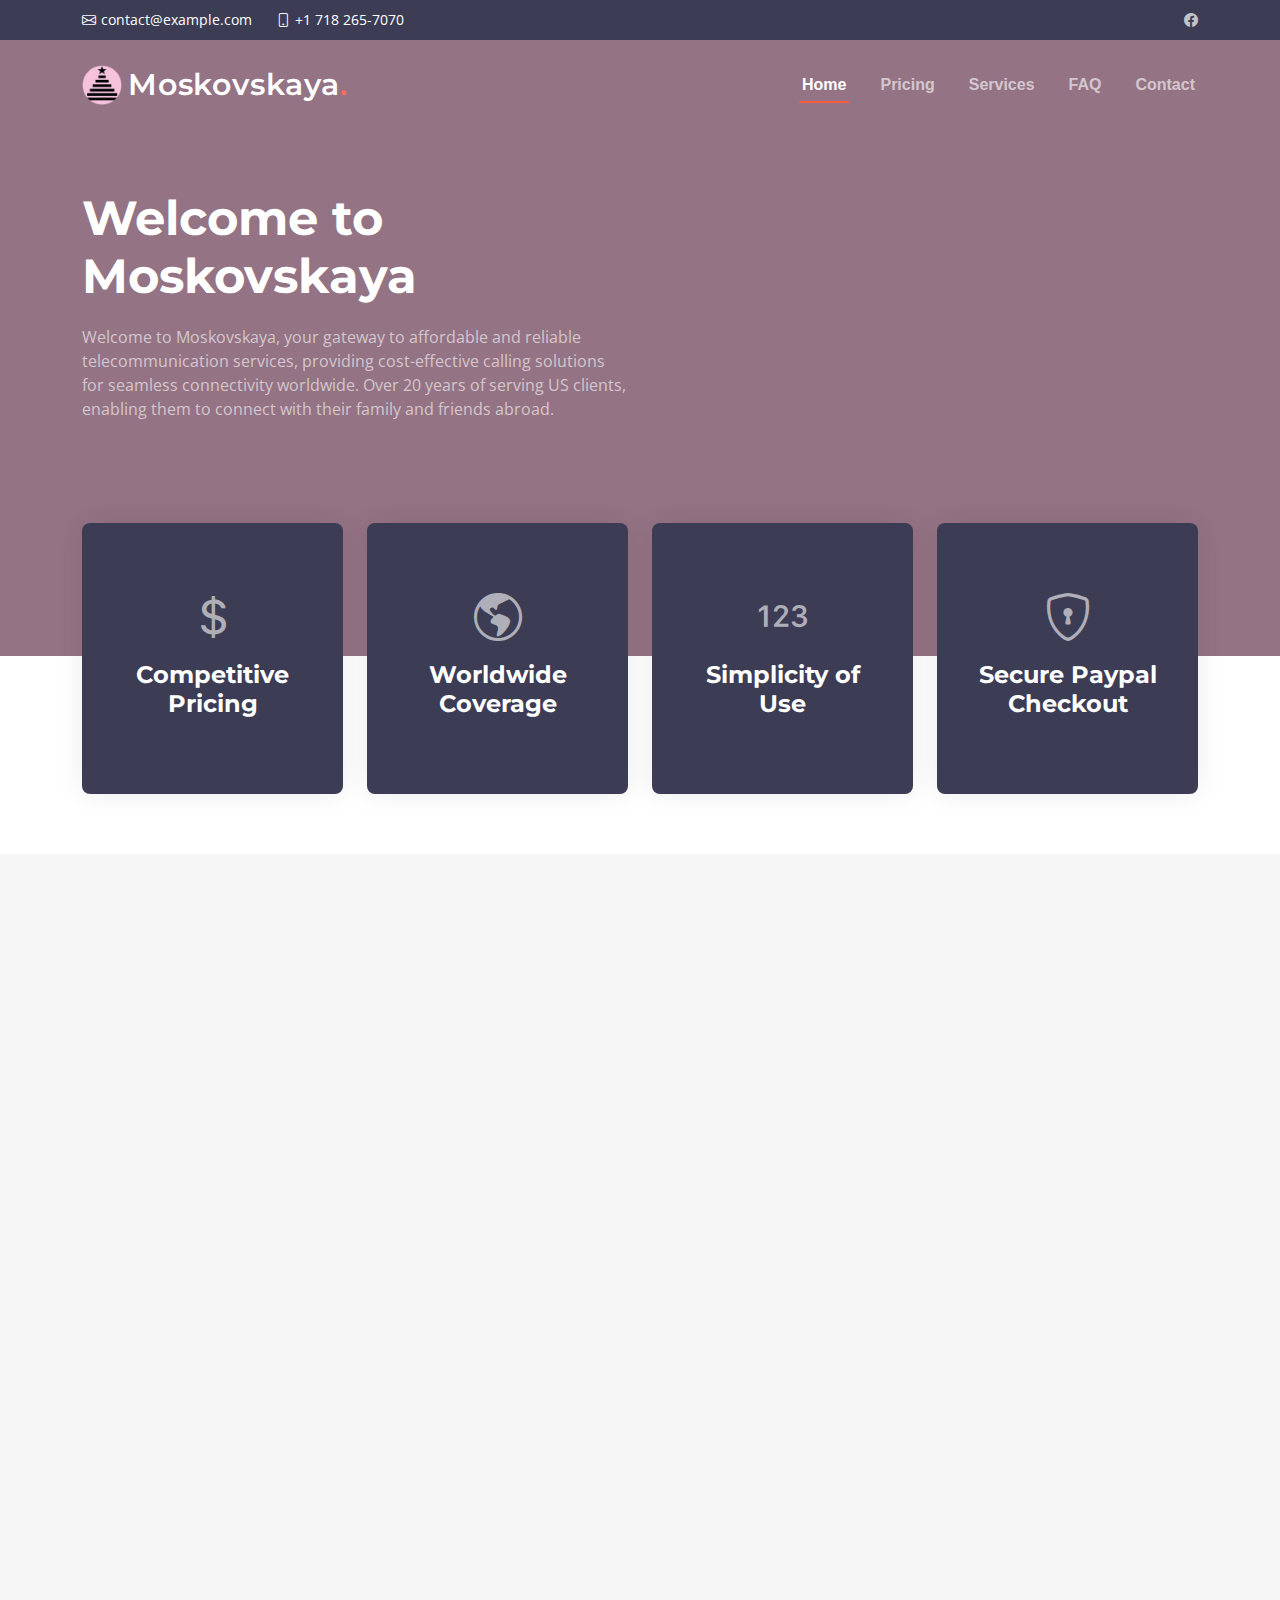
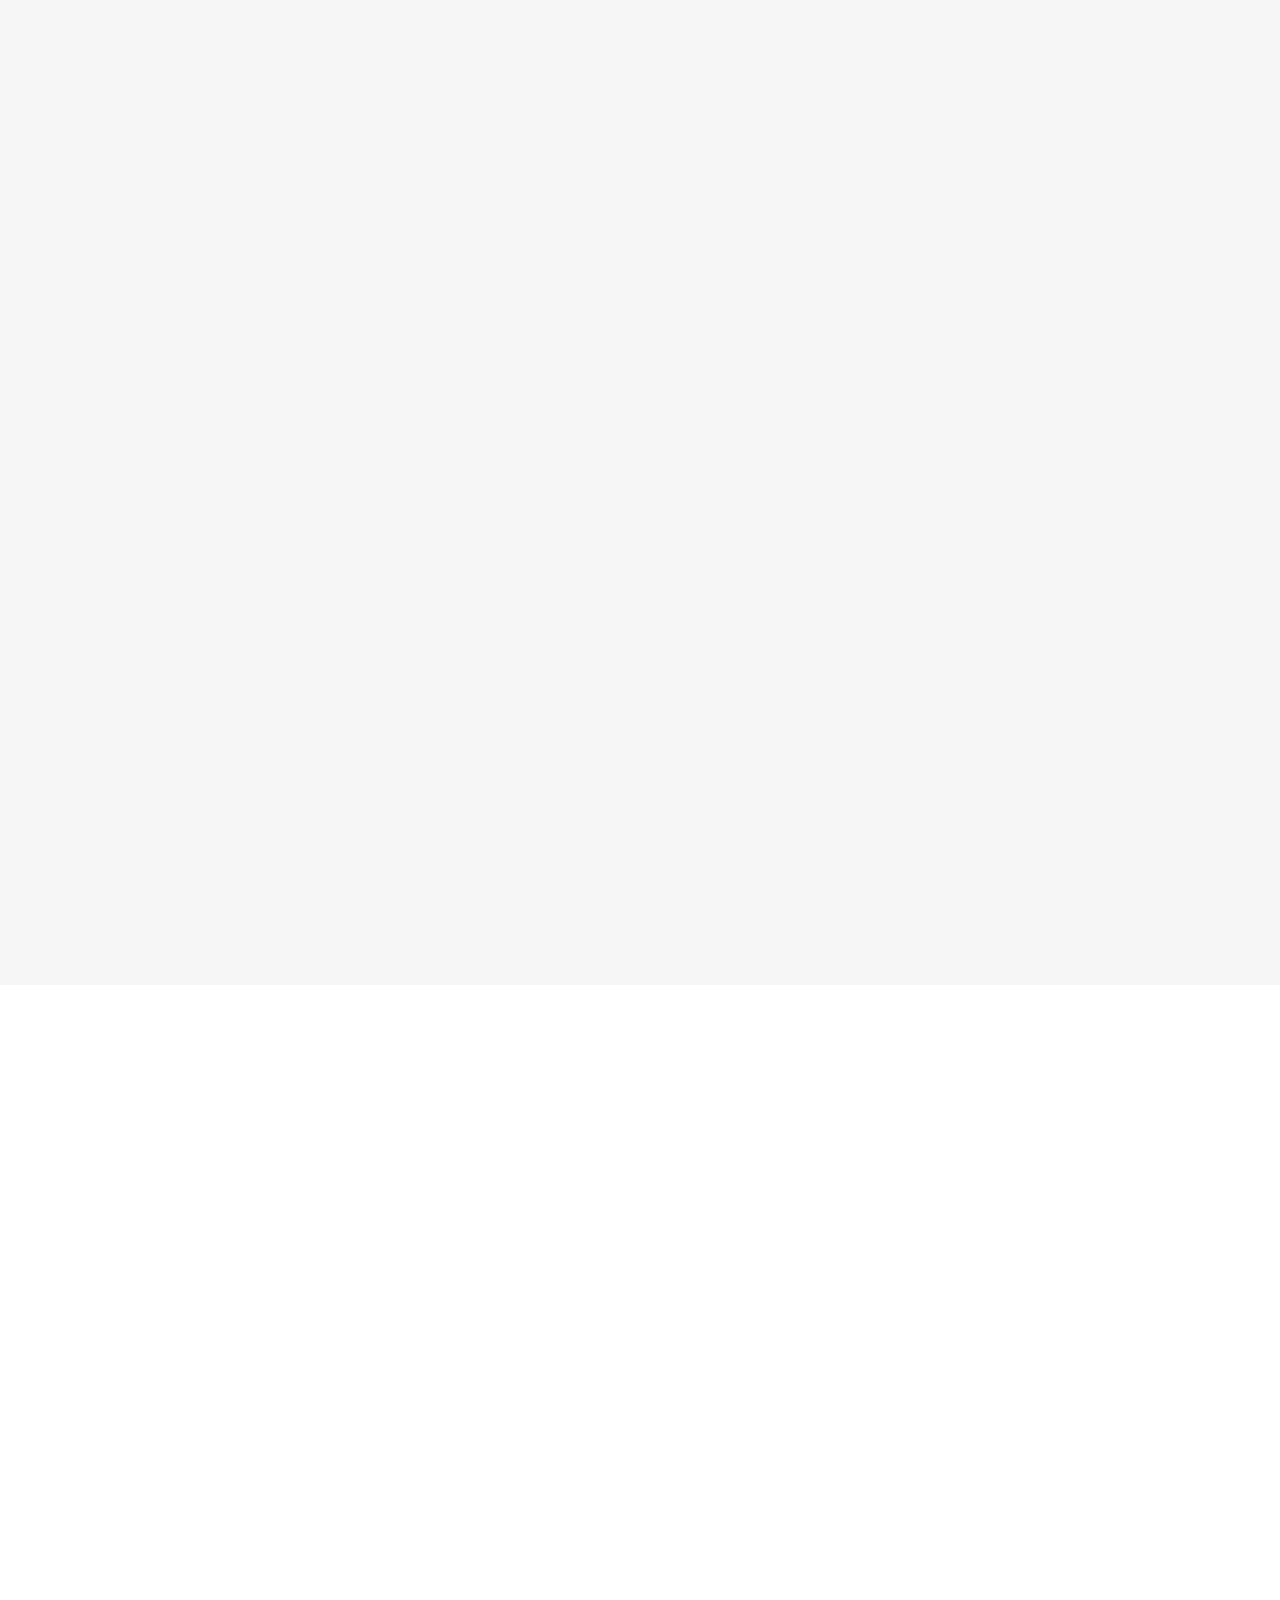
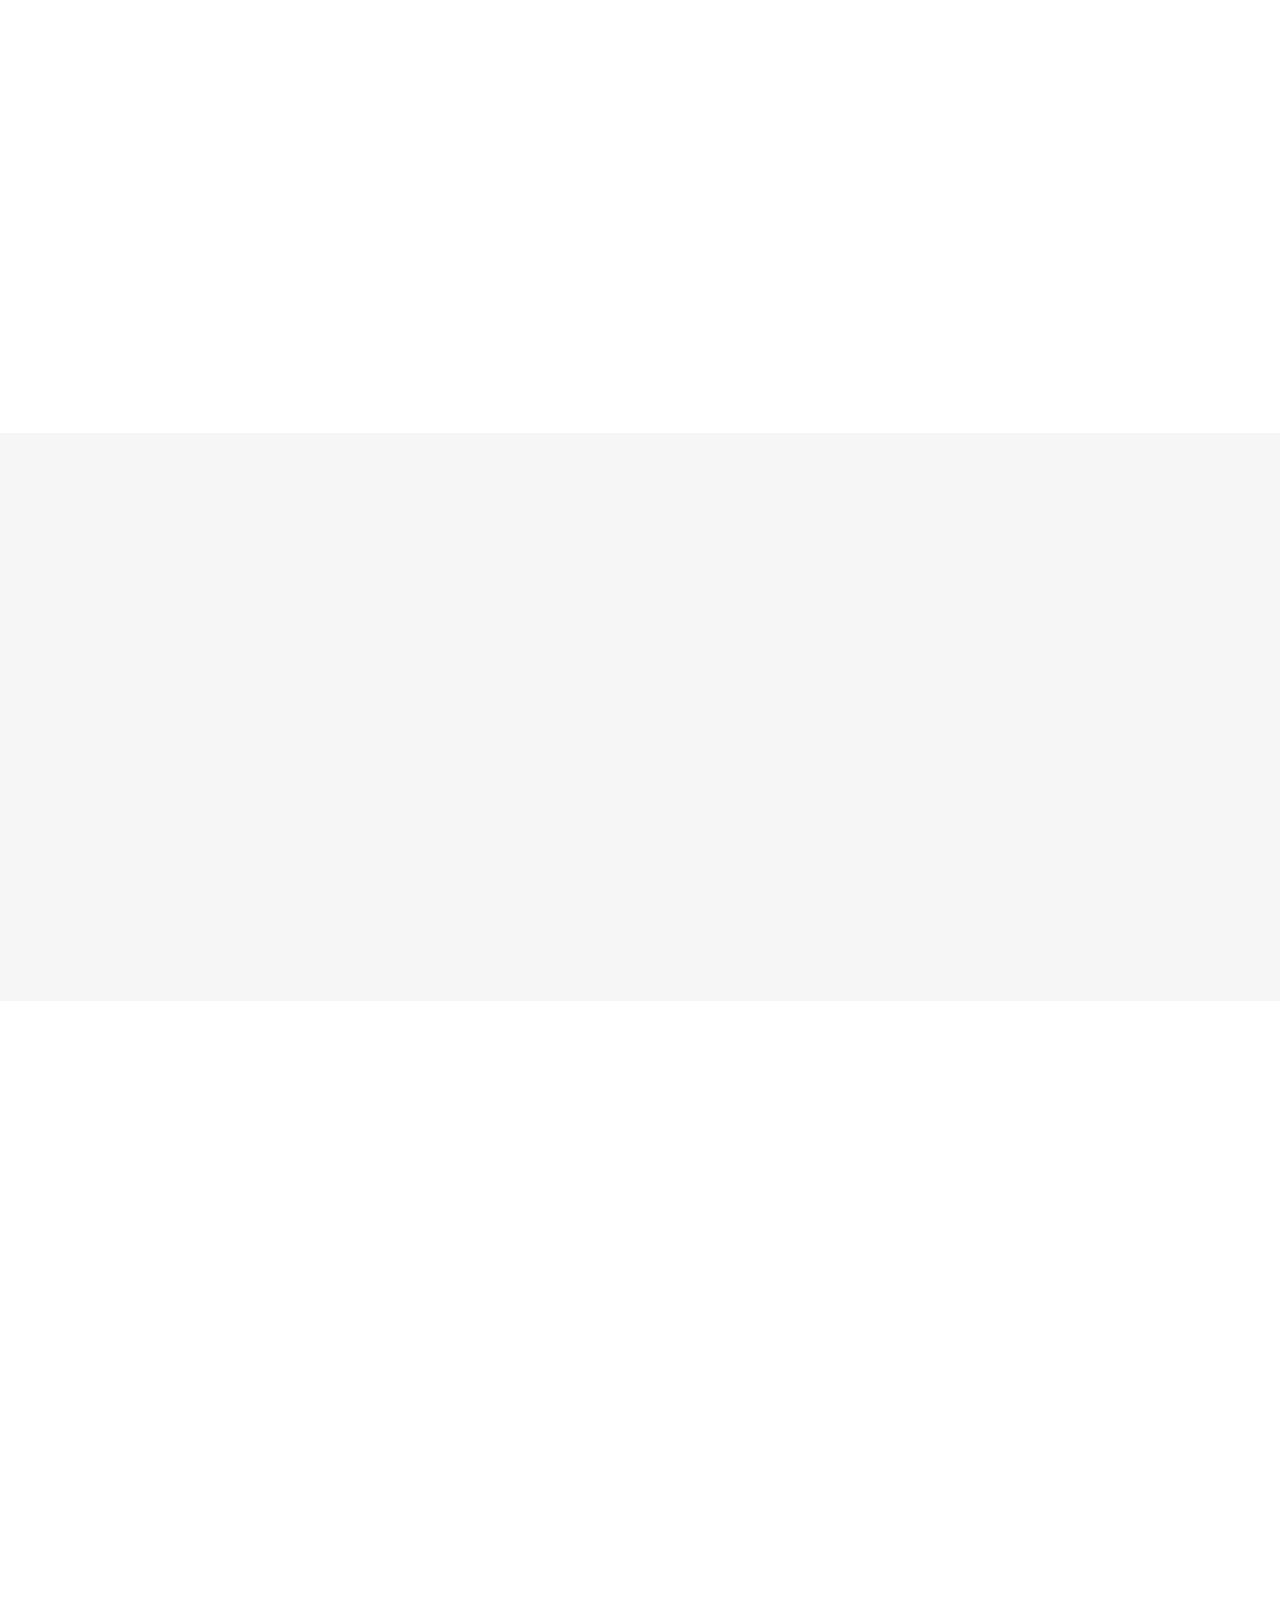
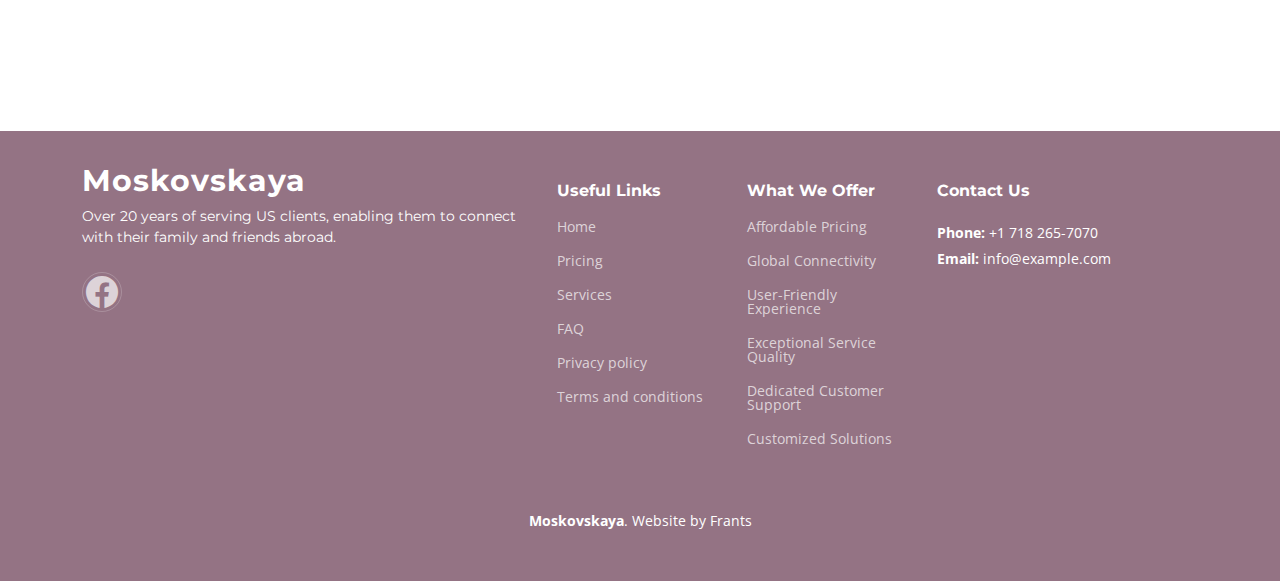
==== commit 594c6de2: "minor fixes" ====
--- a/index.html
+++ b/index.html
@@ -534,7 +534,7 @@
           <p>Over 20 years of serving US clients, enabling them to connect with their family and friends abroad.</p>
           <div class="social-links d-flex mt-4">
         
-            <a href="#" class="facebook"><i class="bi bi-facebook" style="font-size: 3rem"></i></a>
+            <a href="#" class="facebook"><i class="bi bi-facebook" style="font-size: 2rem"></i></a>
       
           </div>
         </div>
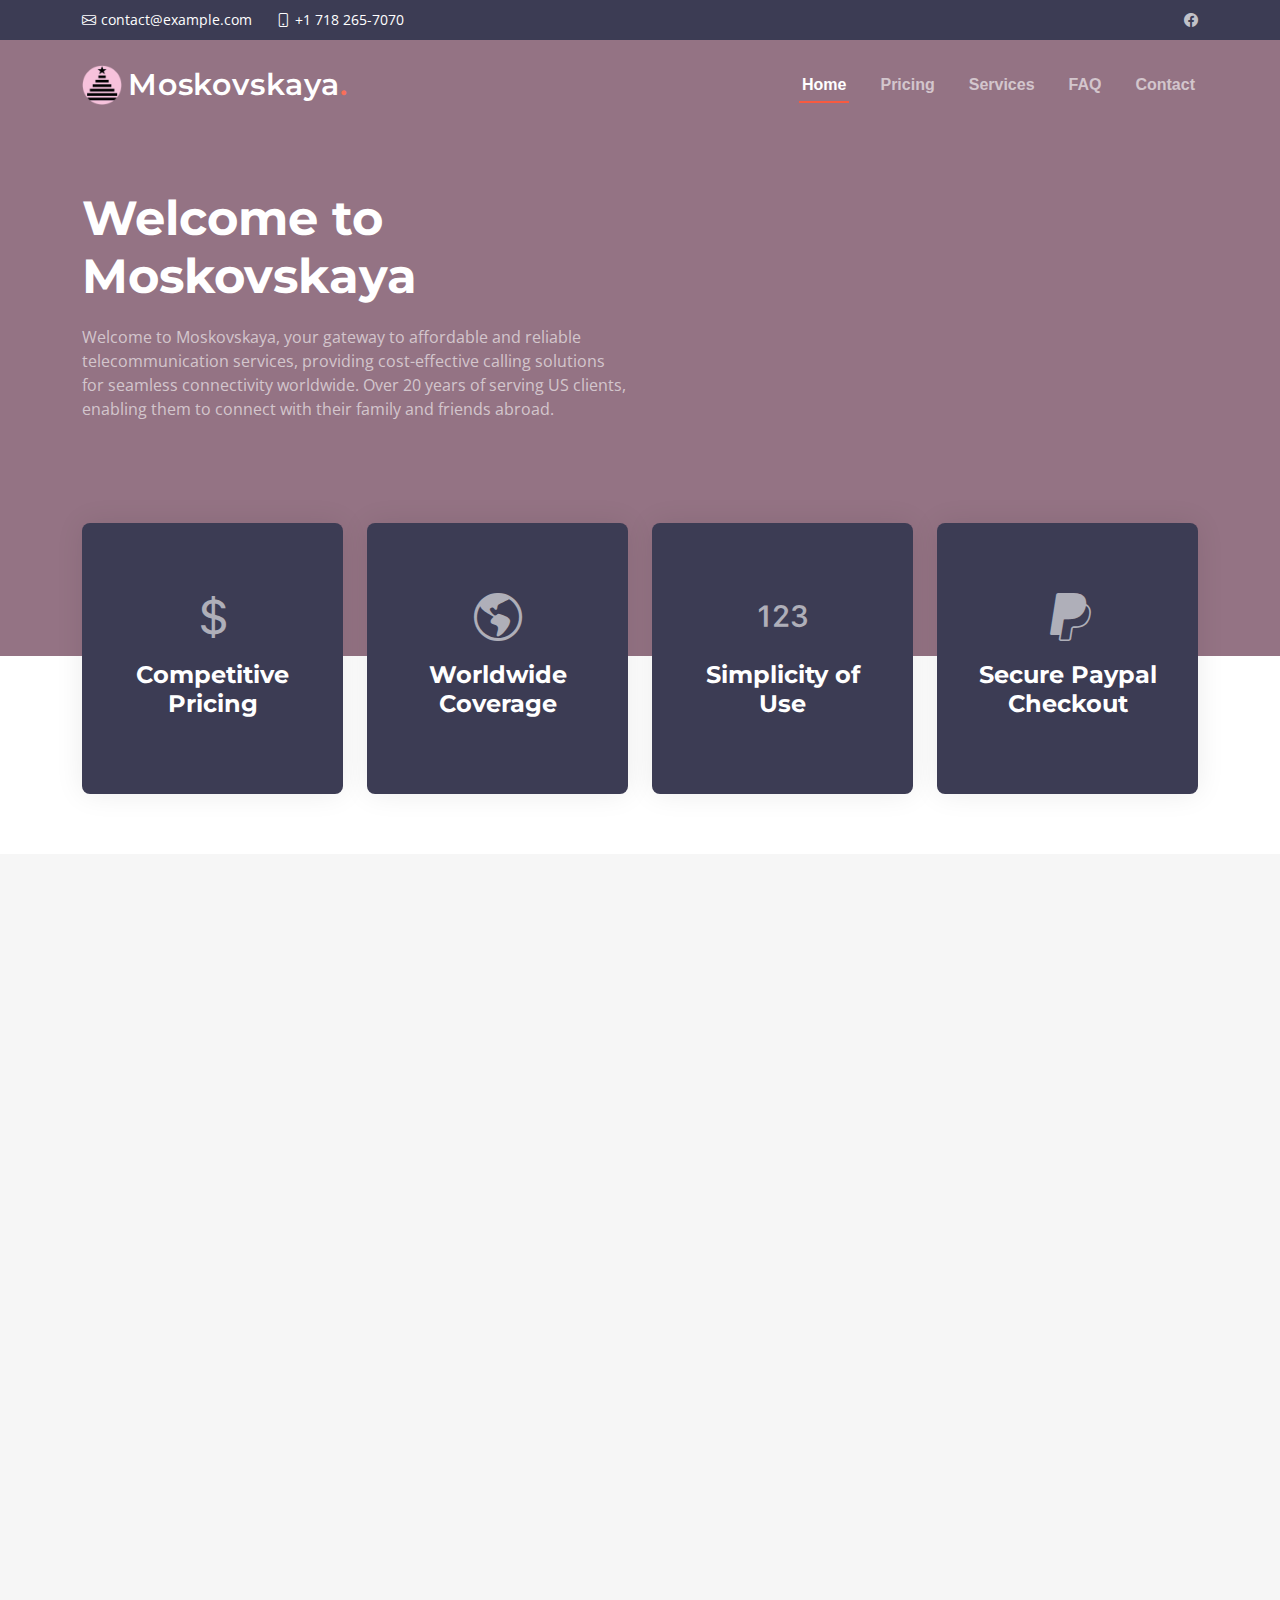
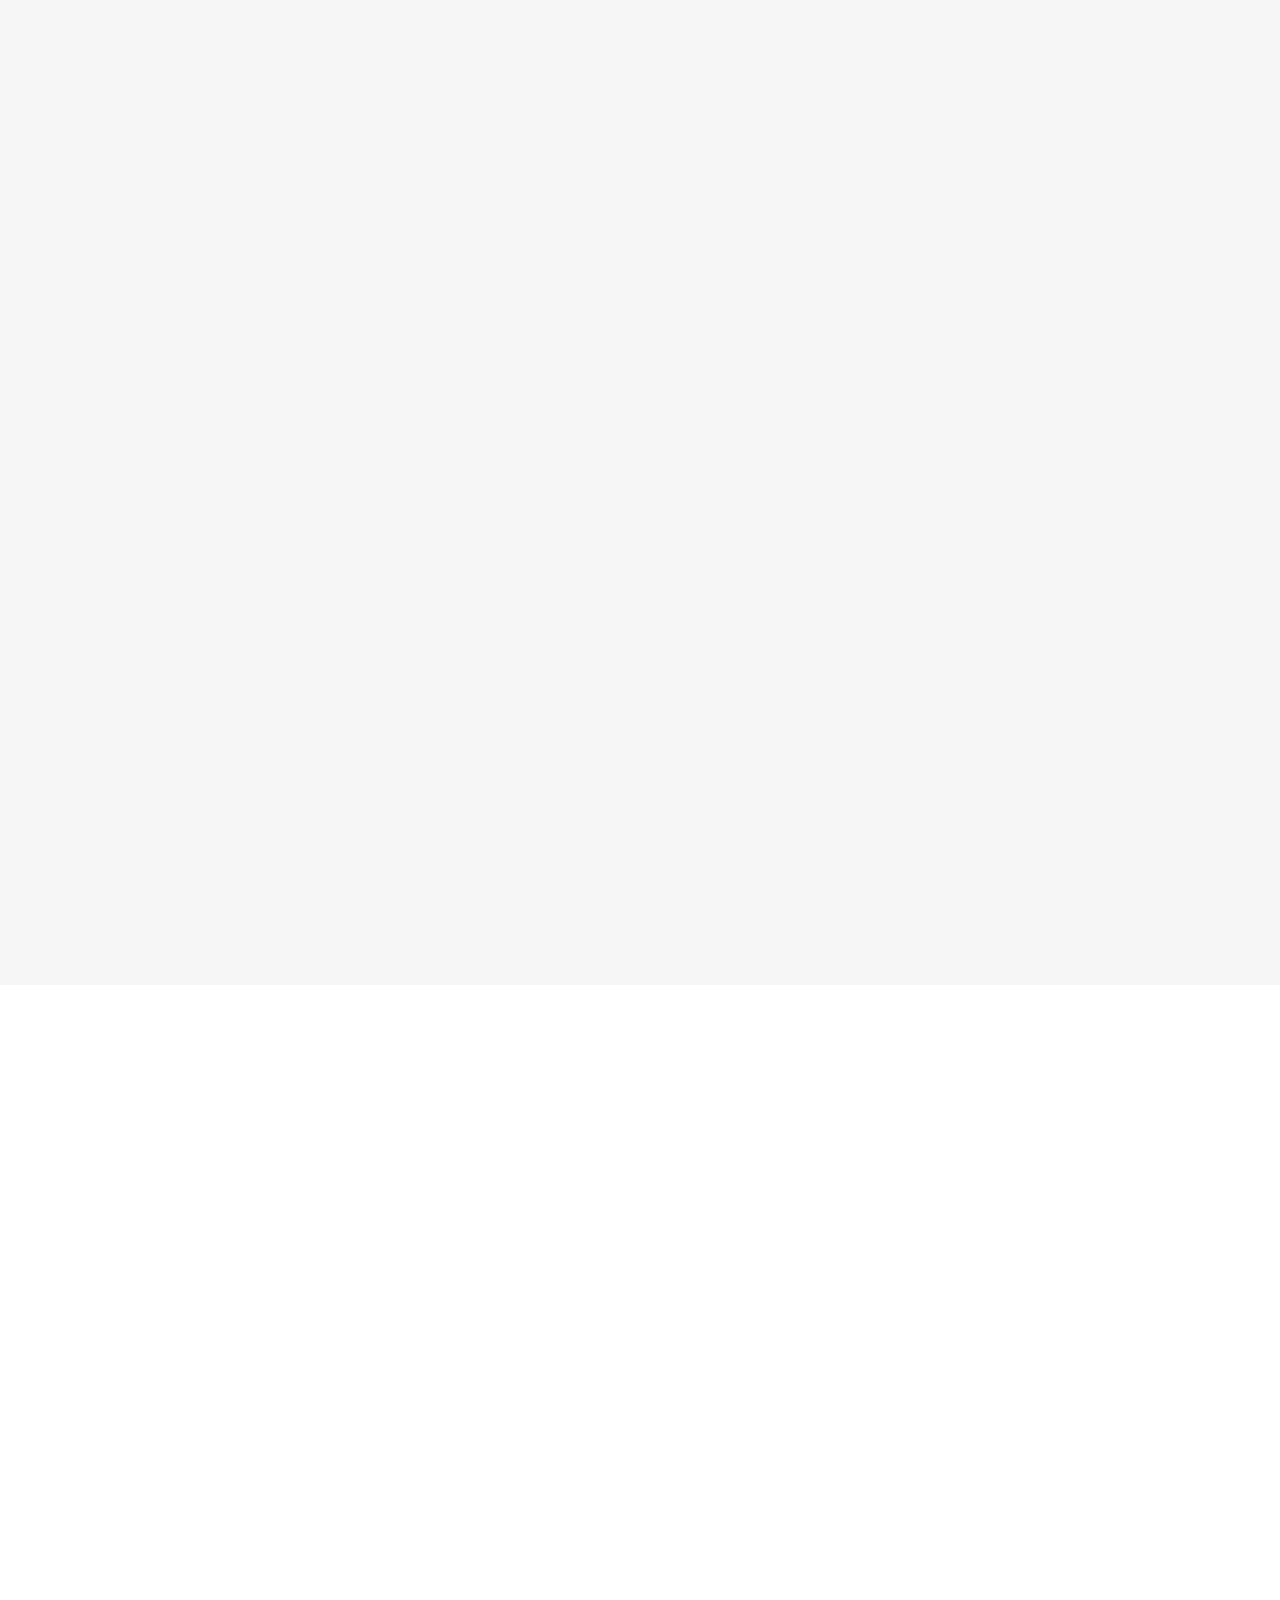
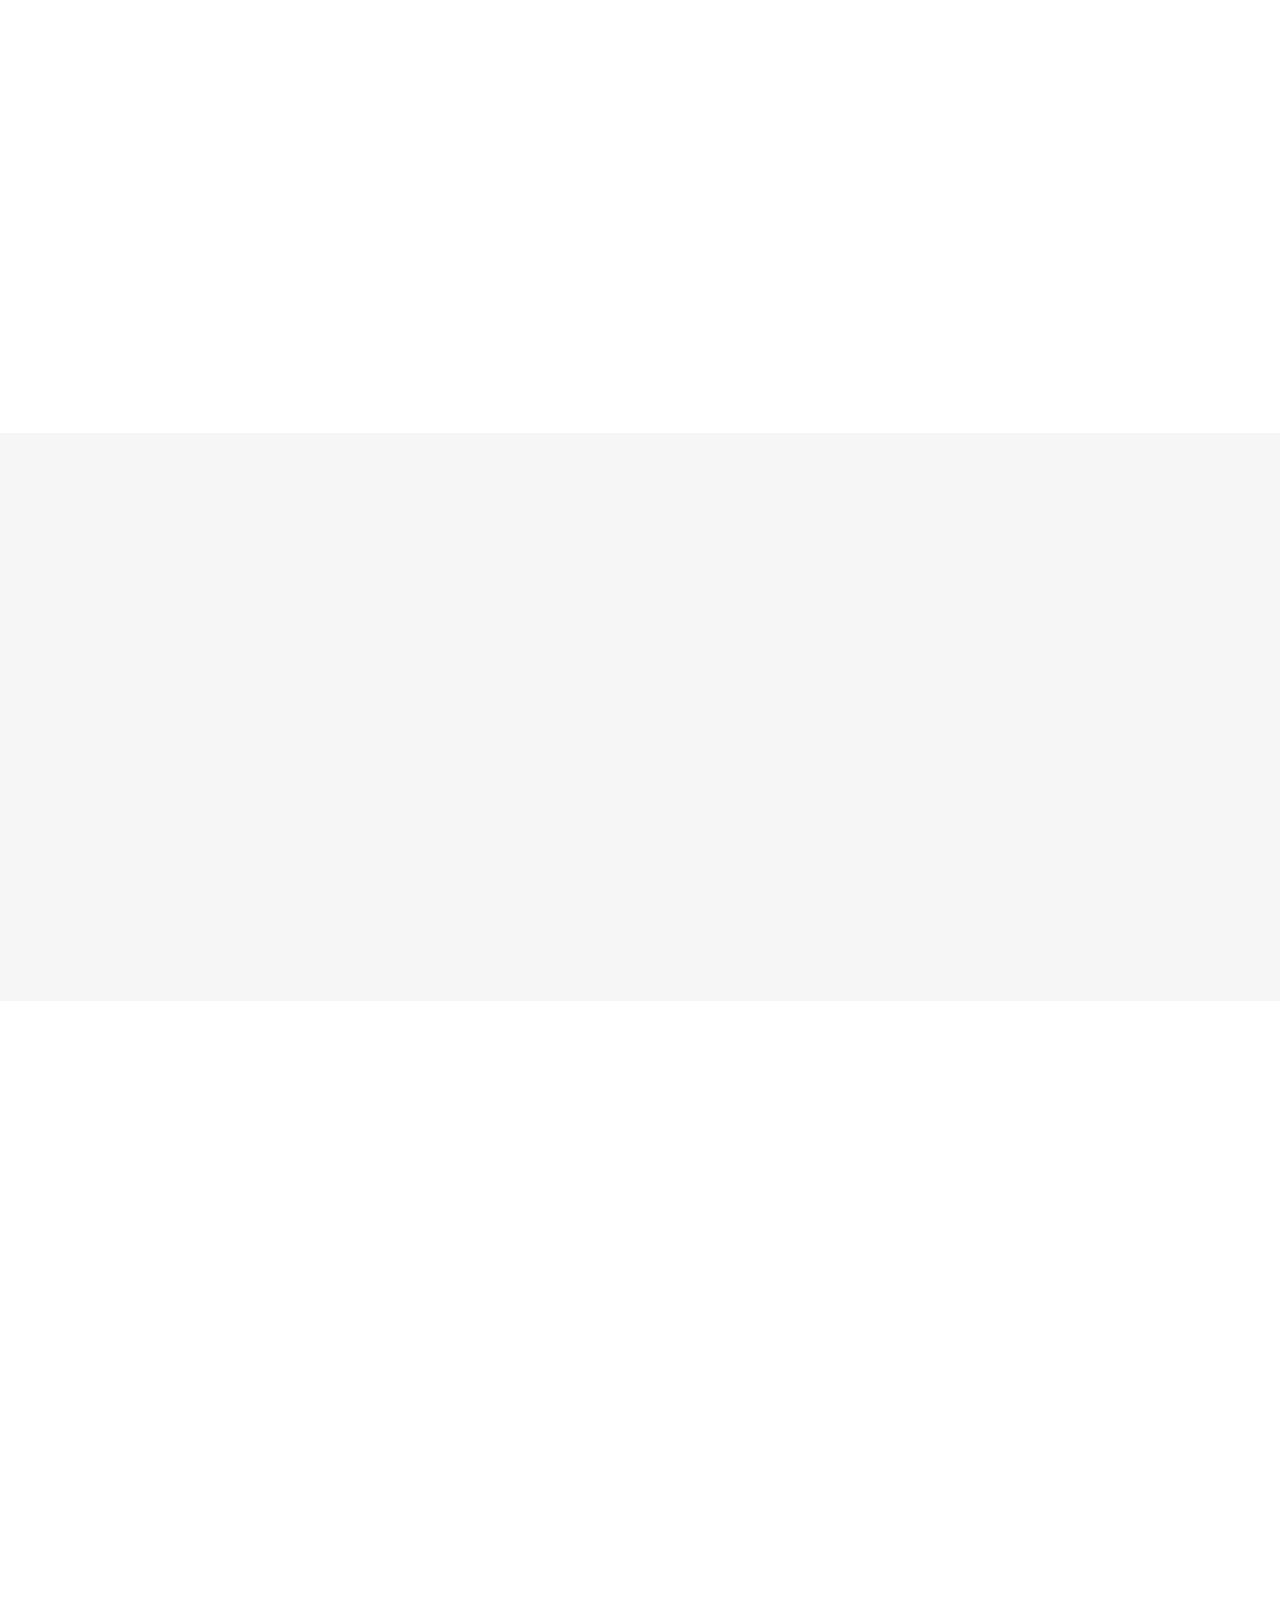
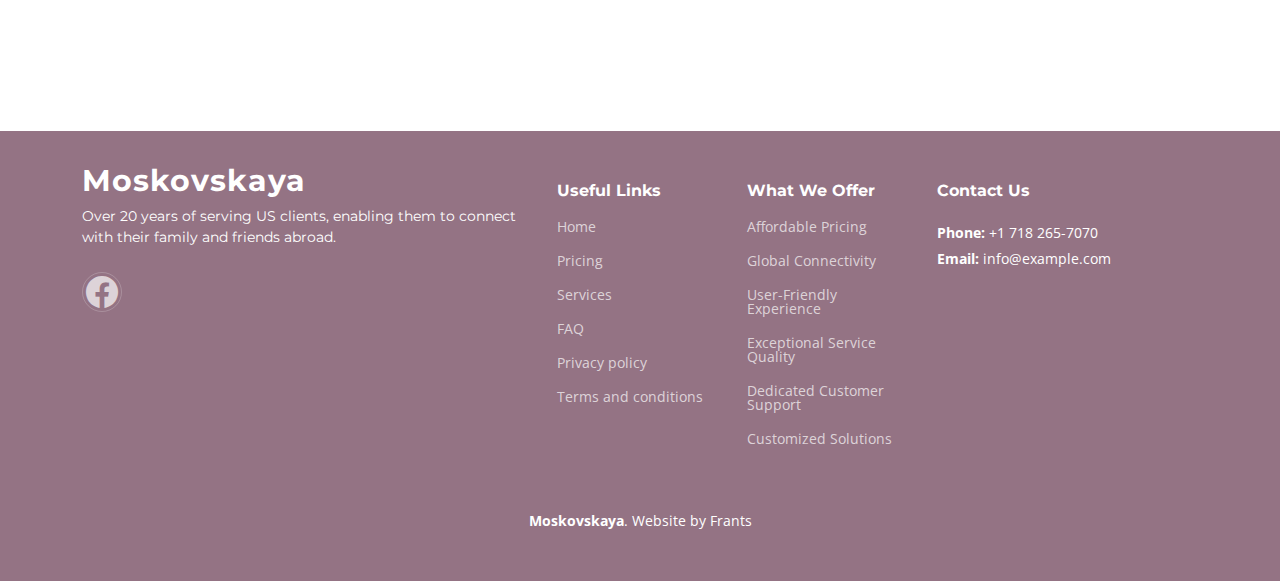
==== commit cc5cc6d9: "added paypal icon" ====
--- a/index.html
+++ b/index.html
@@ -121,7 +121,7 @@
 
           <div class="col-xl-3 col-md-6" data-aos="fade-up" data-aos-delay="500">
             <div class="icon-box">
-              <div class="icon"><i class="bi bi-shield-lock"></i>
+              <div class="icon"><i class="bi bi-paypal"></i>
               </div>
               <h4 class="title"><a href="" class="stretched-link">Secure Paypal Checkout</a></h4>
             </div>
--- a/assets/css/main.css
+++ b/assets/css/main.css
@@ -2004,7 +2004,7 @@
   color: #fff;
 }
 
-@media (max-width: 640px) {
+@media (max-width: 768px) {
   .hero .icon-boxes {
     display: none;
   }
